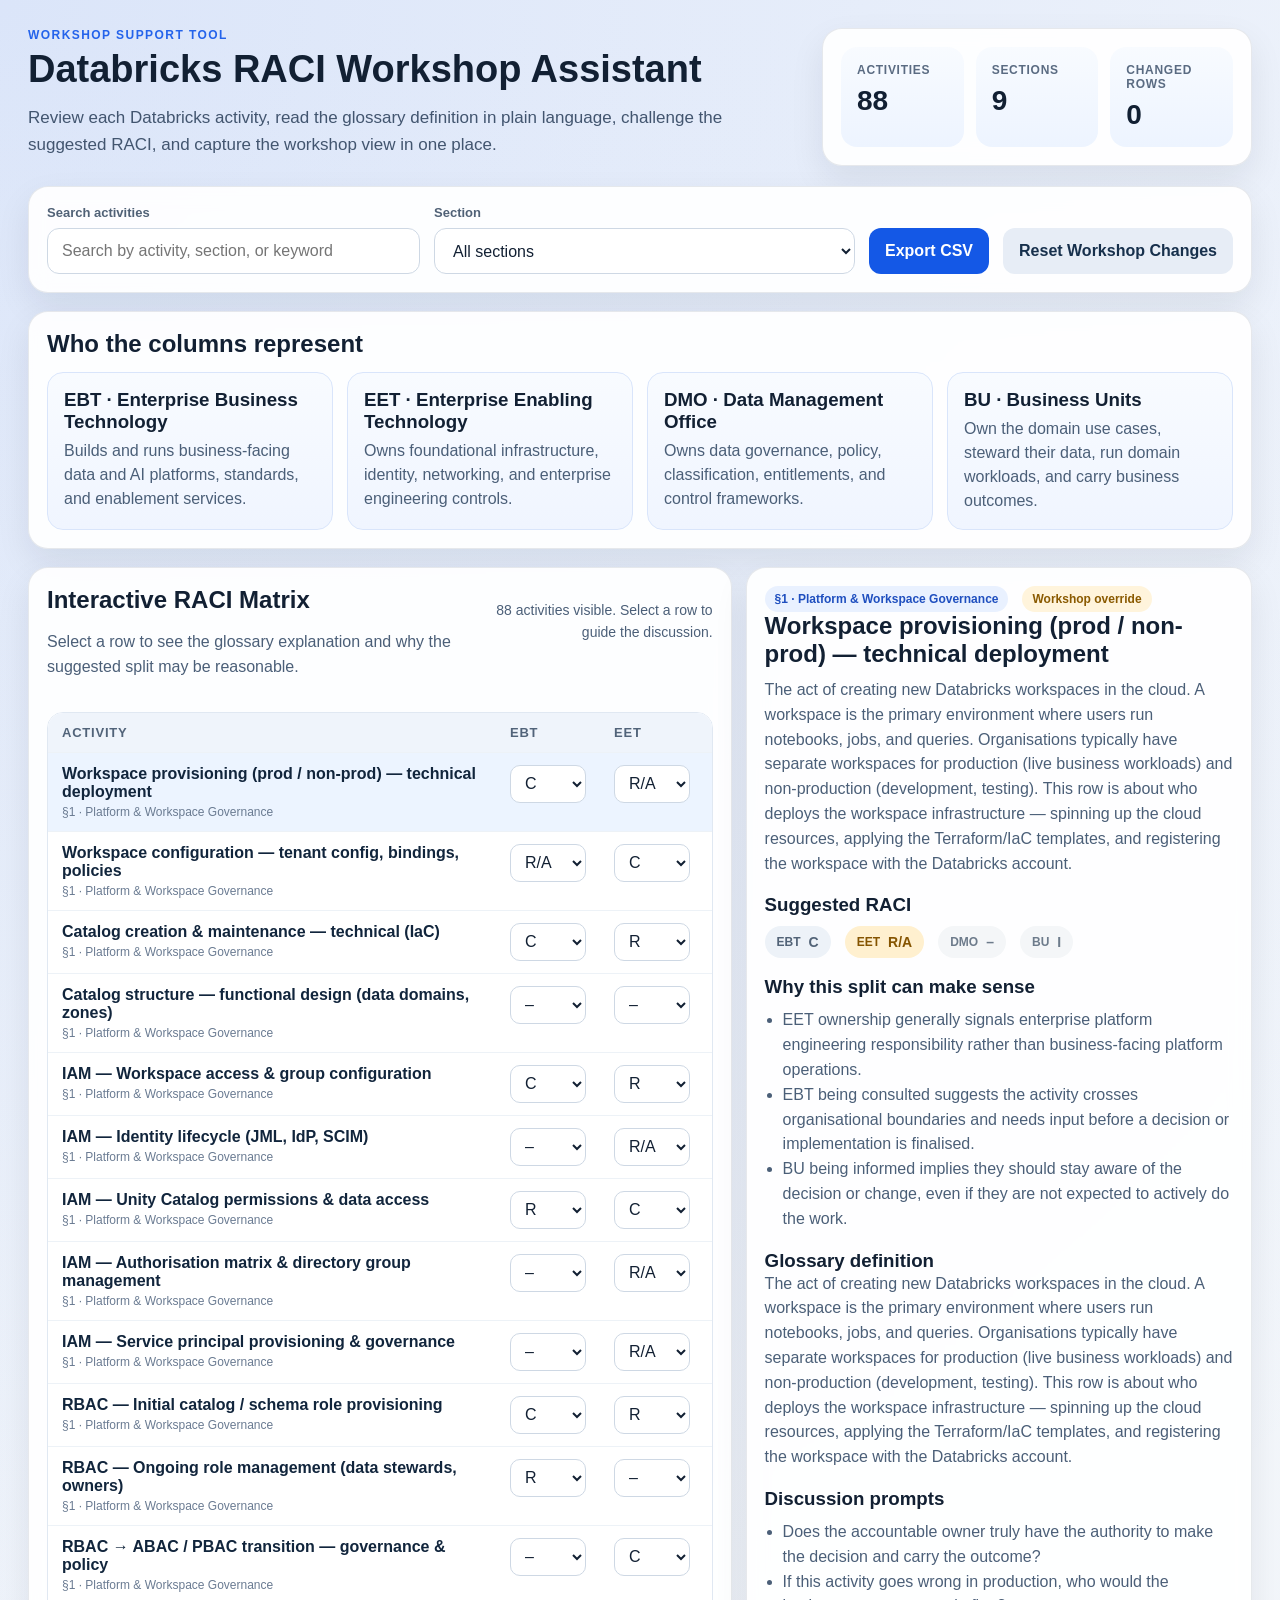
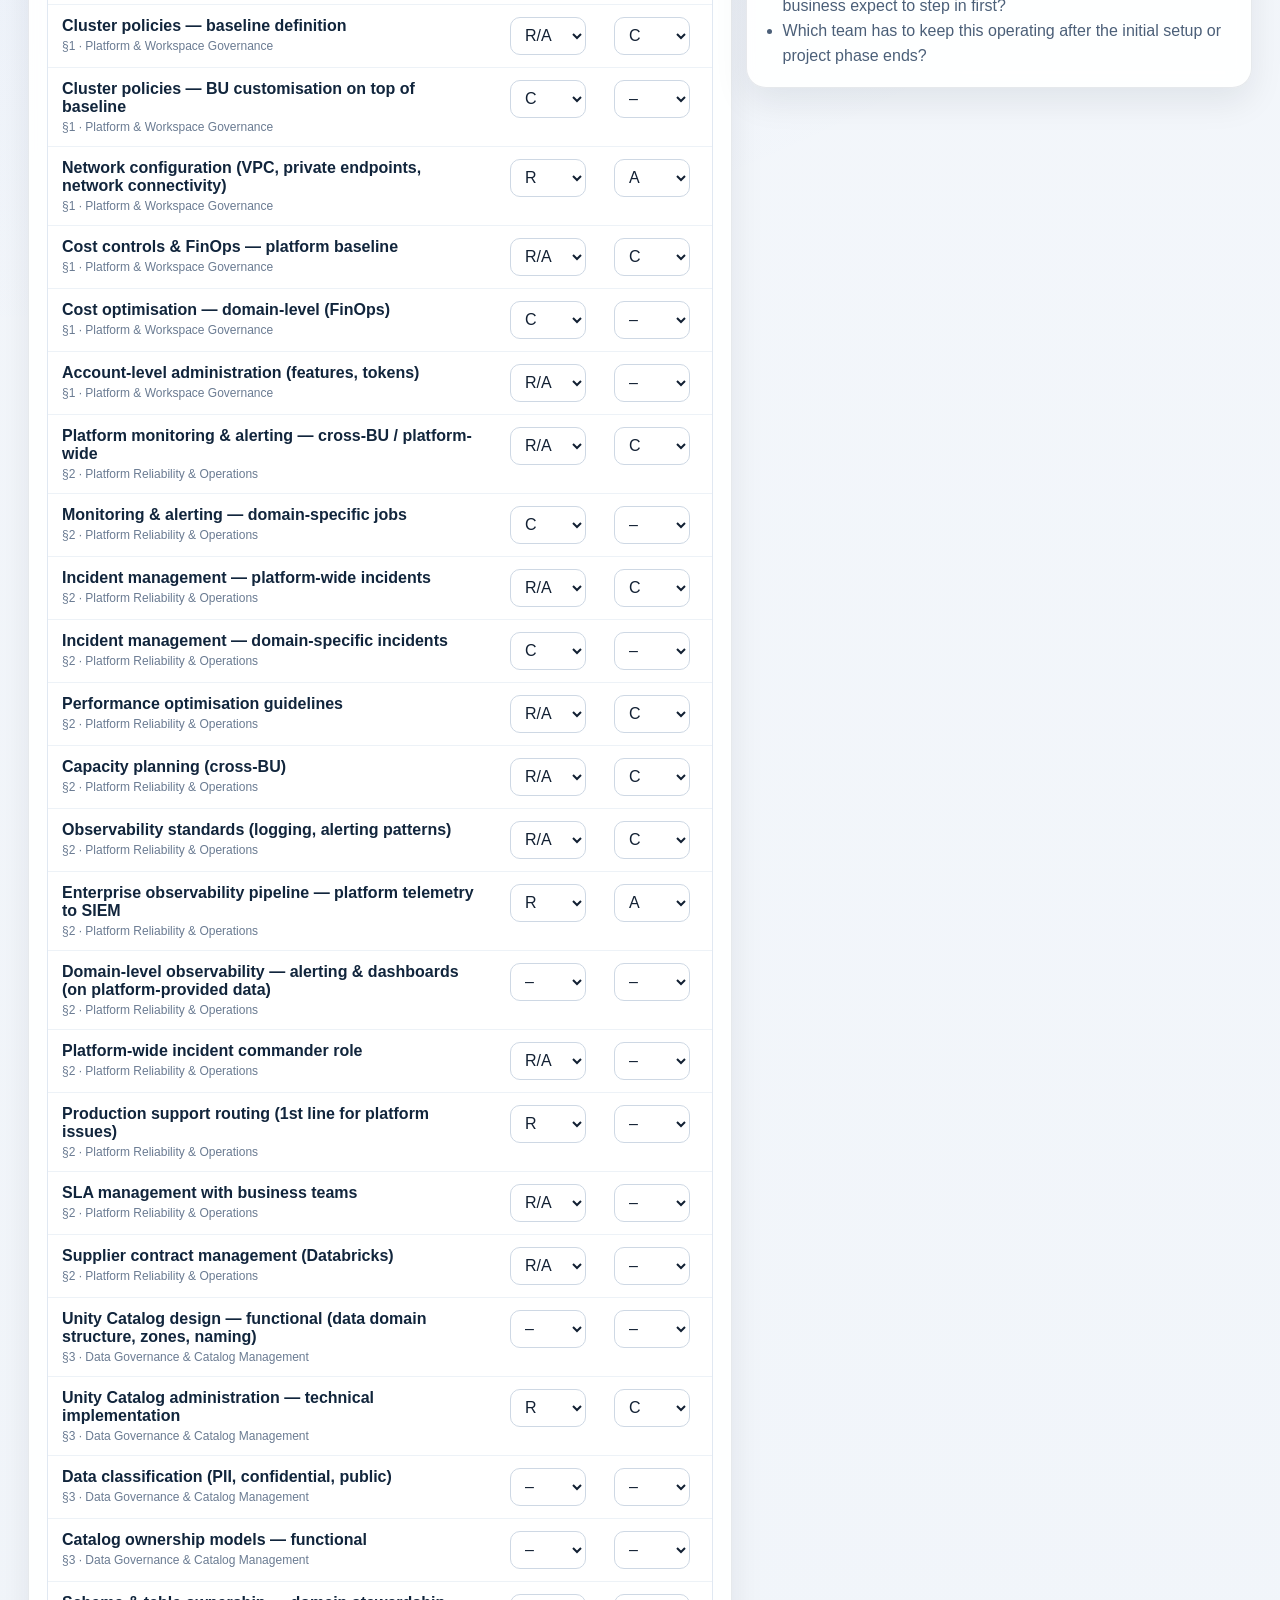
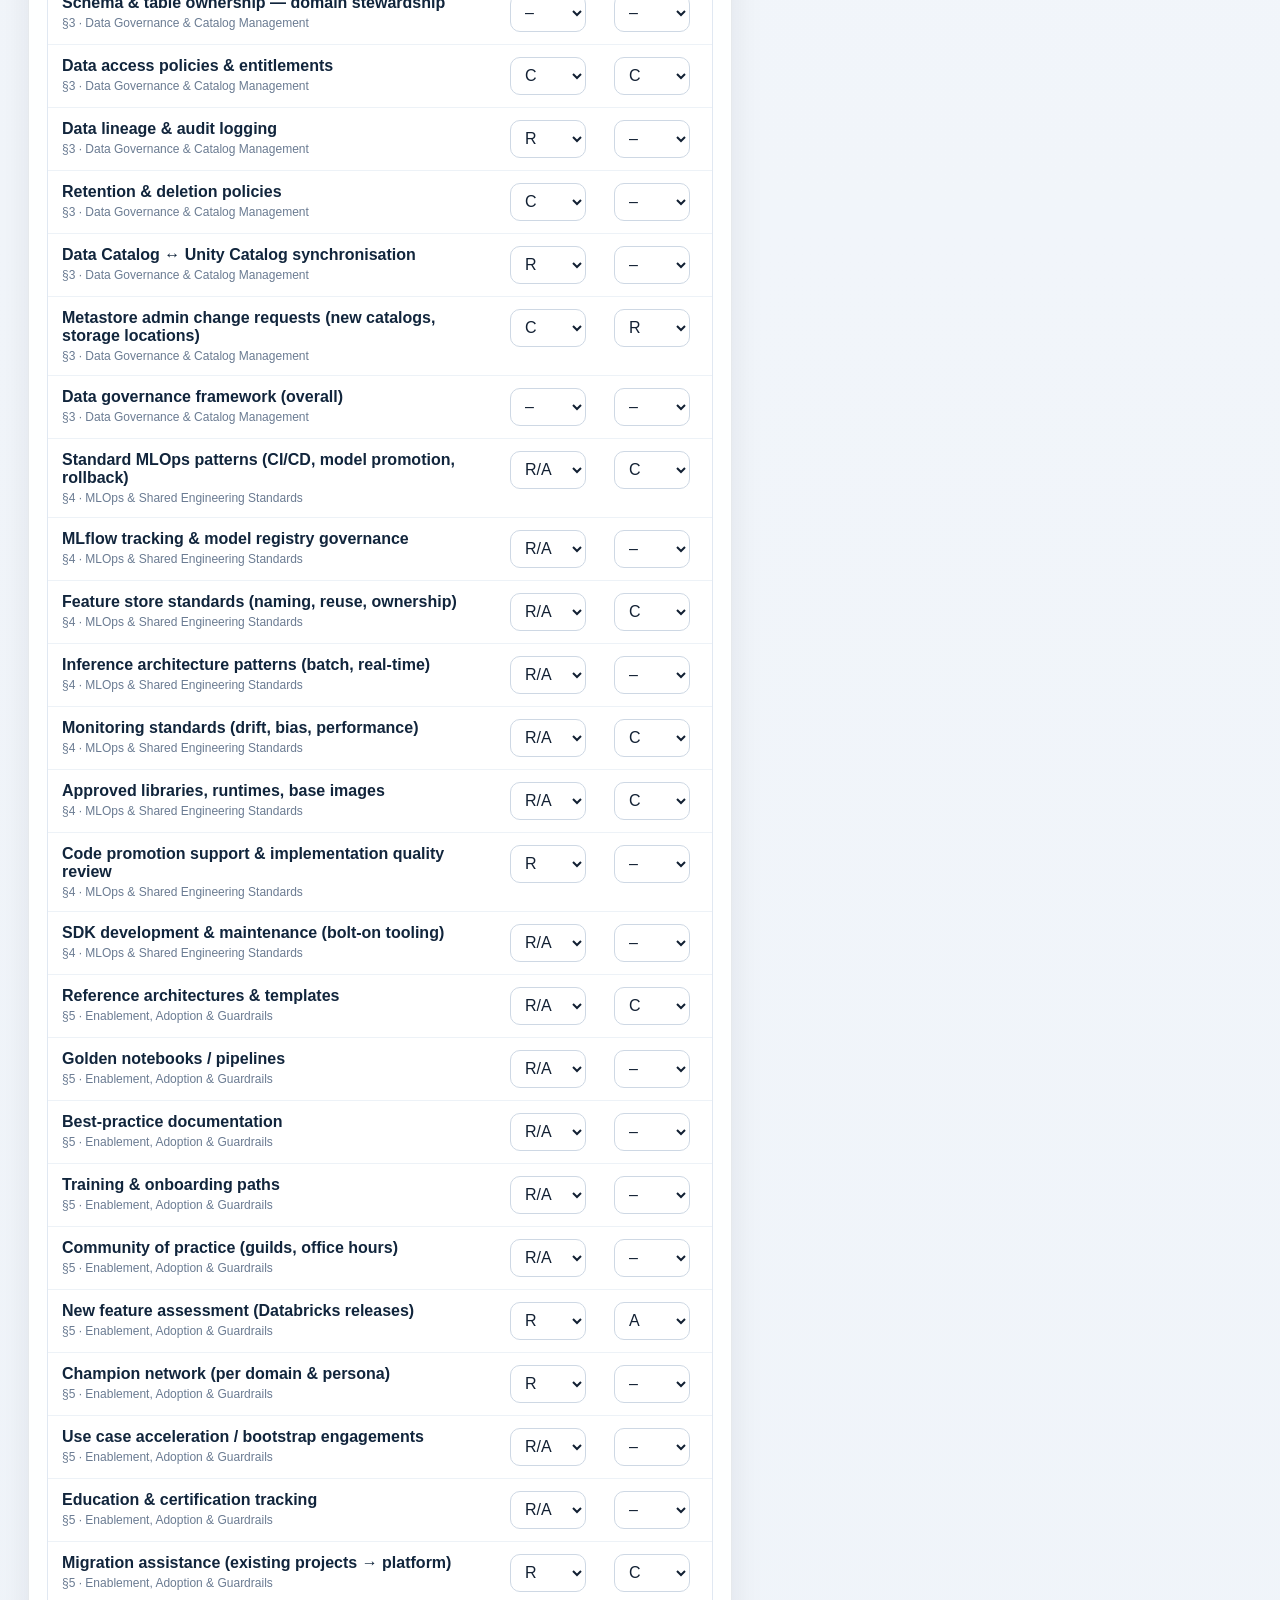
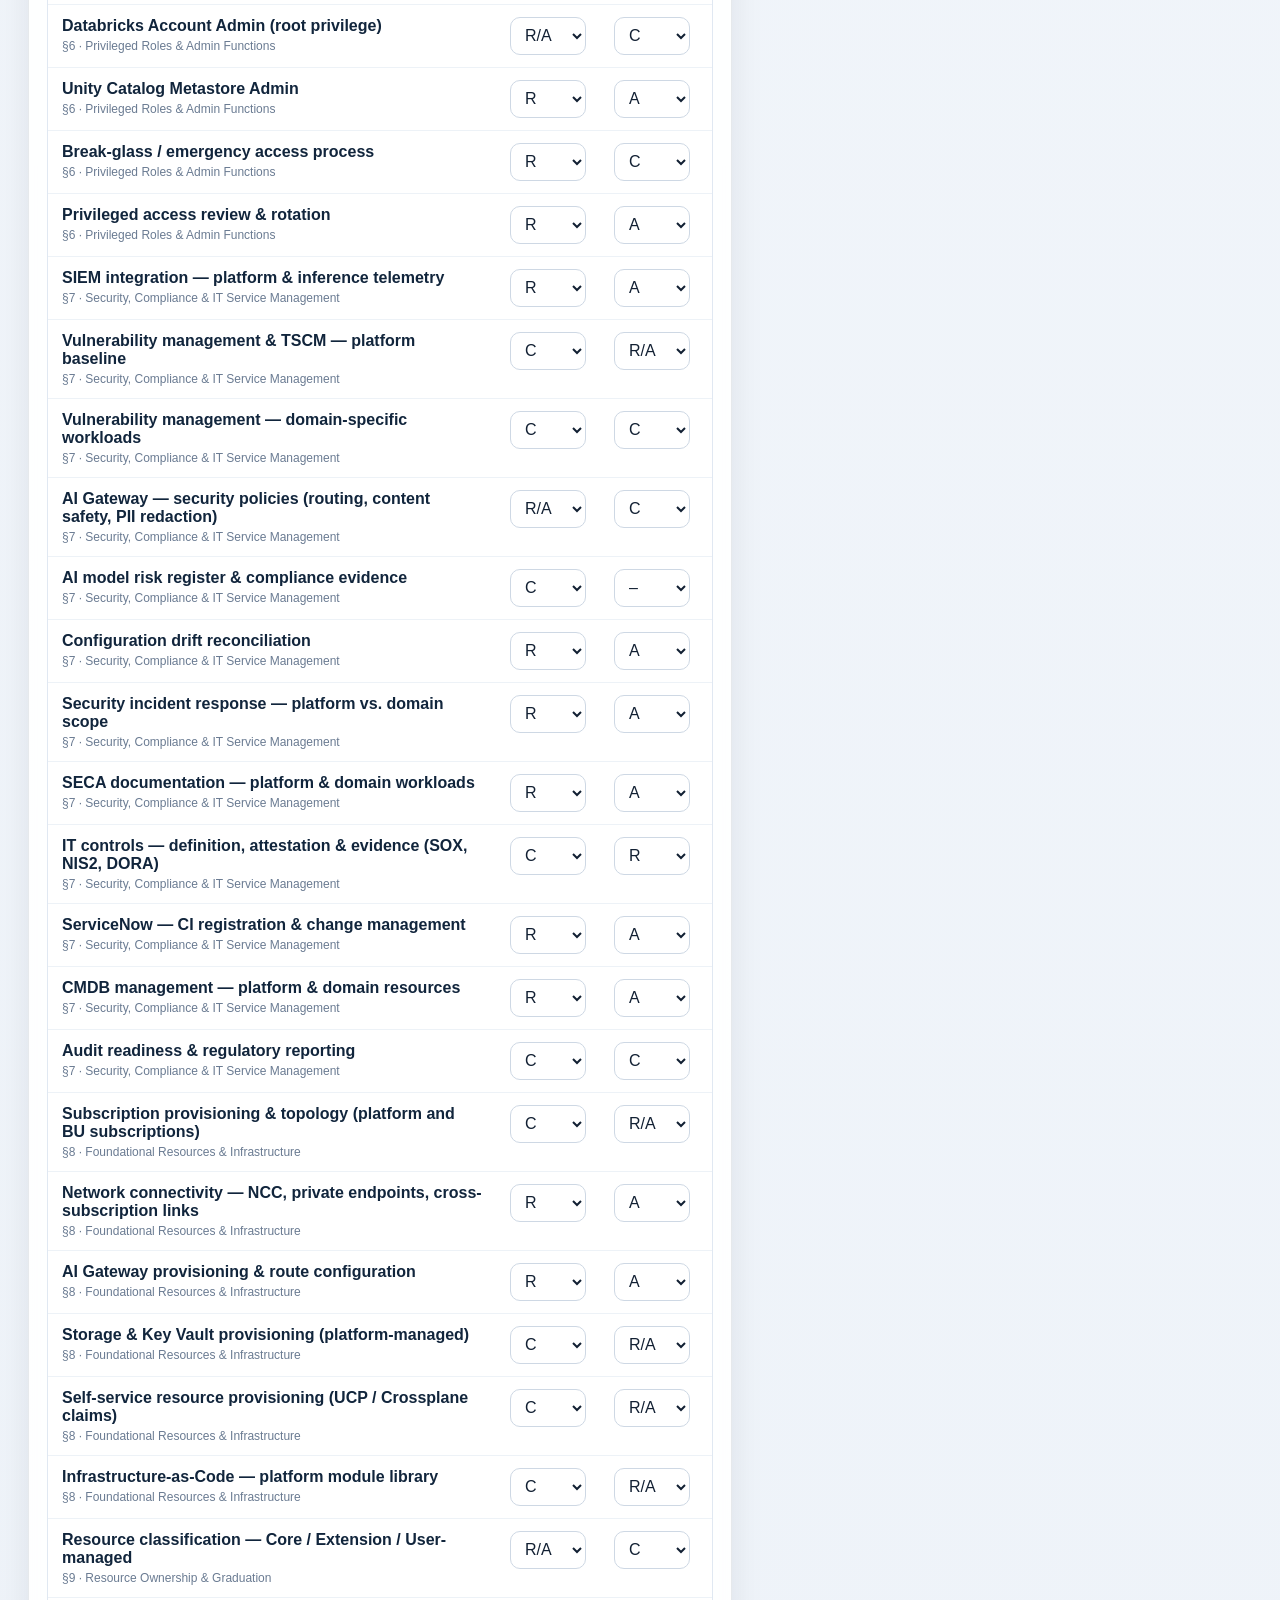
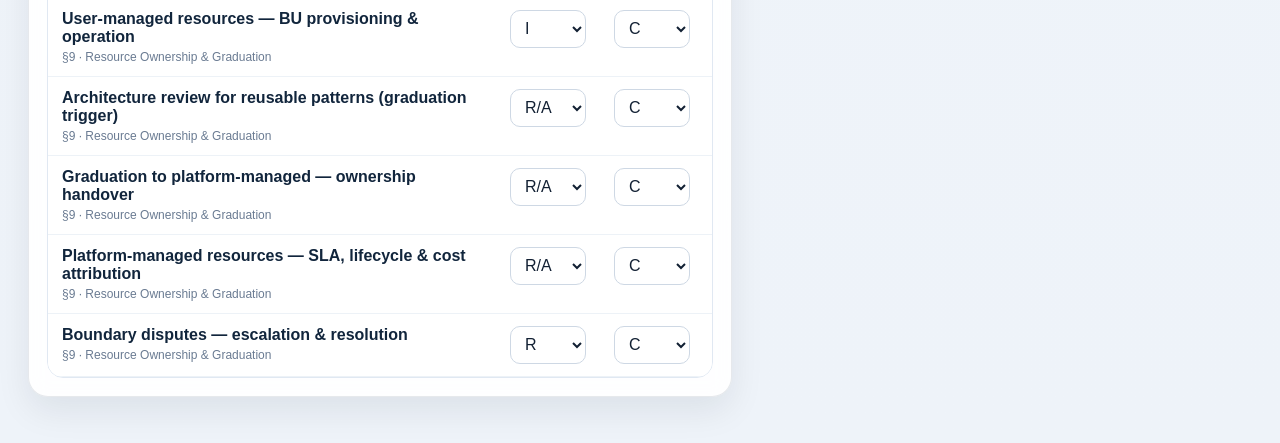
==== databricks_activities/workshop_tool/index.html @ 82c1d04e "Add Databricks RACI workshop assistant" ====
<!DOCTYPE html>
<html lang="en">
<head>
  <meta charset="UTF-8">
  <meta name="viewport" content="width=device-width, initial-scale=1.0">
  <title>Databricks RACI Workshop Assistant</title>
  <link rel="stylesheet" href="styles.css">
</head>
<body>
  <div class="shell">
    <header class="hero">
      <div>
        <p class="eyebrow">Workshop Support Tool</p>
        <h1>Databricks RACI Workshop Assistant</h1>
        <p class="hero-copy">
          Review each Databricks activity, read the glossary definition in plain language,
          challenge the suggested RACI, and capture the workshop view in one place.
        </p>
      </div>
      <div class="hero-card">
        <div class="hero-stat">
          <span class="hero-stat-label">Activities</span>
          <strong id="activityCount">0</strong>
        </div>
        <div class="hero-stat">
          <span class="hero-stat-label">Sections</span>
          <strong id="sectionCount">0</strong>
        </div>
        <div class="hero-stat">
          <span class="hero-stat-label">Changed rows</span>
          <strong id="changedCount">0</strong>
        </div>
      </div>
    </header>

    <section class="toolbar card">
      <div class="toolbar-main">
        <label class="field">
          <span>Search activities</span>
          <input id="searchInput" type="search" placeholder="Search by activity, section, or keyword">
        </label>
        <label class="field">
          <span>Section</span>
          <select id="sectionFilter">
            <option value="all">All sections</option>
          </select>
        </label>
      </div>
      <div class="toolbar-actions">
        <button id="exportBtn" type="button">Export CSV</button>
        <button id="resetBtn" type="button" class="secondary">Reset Workshop Changes</button>
      </div>
    </section>

    <section class="pillars card">
      <h2>Who the columns represent</h2>
      <div id="pillarCards" class="pillar-grid"></div>
    </section>

    <main class="workspace">
      <section class="matrix card">
        <div class="matrix-header">
          <div>
            <h2>Interactive RACI Matrix</h2>
            <p>Select a row to see the glossary explanation and why the suggested split may be reasonable.</p>
          </div>
          <p id="matrixStatus" class="matrix-status">Ready for workshop review.</p>
        </div>
        <div class="table-wrap">
          <table>
            <thead>
              <tr>
                <th>Activity</th>
                <th>EBT</th>
                <th>EET</th>
                <th>DMO</th>
                <th>BU</th>
              </tr>
            </thead>
            <tbody id="matrixBody"></tbody>
          </table>
        </div>
      </section>

      <aside class="detail card">
        <div id="detailEmpty" class="detail-empty">
          Select an activity row to inspect the glossary explanation and suggested rationale.
        </div>
        <div id="detailPanel" hidden>
          <div class="detail-top">
            <span id="detailSection" class="section-badge"></span>
            <span id="detailChanged" class="changed-badge" hidden>Workshop override</span>
          </div>
          <h2 id="detailTitle"></h2>
          <p id="detailSummary" class="detail-summary"></p>

          <section class="detail-block">
            <h3>Suggested RACI</h3>
            <div id="detailRaci" class="raci-chips"></div>
          </section>

          <section class="detail-block">
            <h3>Why this split can make sense</h3>
            <ul id="detailRationale" class="detail-list"></ul>
          </section>

          <section class="detail-block">
            <h3>Glossary definition</h3>
            <div id="detailDefinition" class="definition"></div>
          </section>

          <section class="detail-block">
            <h3>Discussion prompts</h3>
            <ul id="detailPrompts" class="detail-list"></ul>
          </section>
        </div>
      </aside>
    </main>
  </div>

  <script src="workshop-data.js"></script>
  <script src="app.js"></script>
</body>
</html>
---- databricks_activities/workshop_tool/styles.css ----
body {
  margin: 0;
  font-family: "Segoe UI", Arial, sans-serif;
  color: #122033;
  background:
    radial-gradient(circle at top left, rgba(37, 99, 235, 0.12), transparent 28%),
    linear-gradient(180deg, #f4f7fb 0%, #eef3f9 100%);
}

.shell {
  max-width: 1500px;
  margin: 0 auto;
  padding: 28px;
}

.hero {
  display: grid;
  grid-template-columns: 1.8fr 1fr;
  gap: 20px;
  align-items: stretch;
  margin-bottom: 20px;
}

.eyebrow {
  margin: 0 0 8px;
  text-transform: uppercase;
  letter-spacing: 0.12em;
  font-size: 12px;
  font-weight: 700;
  color: #2463eb;
}

.hero h1 {
  margin: 0;
  font-size: 38px;
  line-height: 1.05;
}

.hero-copy {
  max-width: 780px;
  margin: 14px 0 0;
  font-size: 17px;
  line-height: 1.6;
  color: #42556f;
}

.hero-card,
.card {
  border: 1px solid rgba(24, 41, 68, 0.1);
  border-radius: 20px;
  background: rgba(255, 255, 255, 0.92);
  box-shadow: 0 14px 34px rgba(15, 23, 42, 0.08);
  backdrop-filter: blur(10px);
}

.hero-card {
  display: grid;
  grid-template-columns: repeat(3, 1fr);
  gap: 12px;
  padding: 18px;
}

.hero-stat {
  padding: 16px;
  border-radius: 16px;
  background: linear-gradient(180deg, #f8fbff, #edf4ff);
}

.hero-stat-label {
  display: block;
  margin-bottom: 8px;
  font-size: 12px;
  font-weight: 700;
  text-transform: uppercase;
  letter-spacing: 0.06em;
  color: #5a6b82;
}

.hero-stat strong {
  font-size: 28px;
}

.card {
  padding: 18px;
  margin-bottom: 18px;
}

.toolbar,
.toolbar-main,
.toolbar-actions,
.workspace,
.pillar-grid,
.detail-top,
.raci-chips {
  display: flex;
  gap: 14px;
}

.toolbar {
  justify-content: space-between;
  align-items: end;
}

.toolbar-main {
  flex: 1;
}

.toolbar-actions {
  align-items: center;
}

.field {
  flex: 1;
  display: flex;
  flex-direction: column;
  gap: 8px;
}

.field span,
.pillars h2,
.matrix-header h2,
.detail h2,
.detail-block h3 {
  margin: 0;
}

.field span {
  font-size: 13px;
  font-weight: 700;
  color: #506176;
}

input,
select,
button {
  font: inherit;
}

input,
select {
  min-height: 46px;
  padding: 10px 14px;
  border: 1px solid #ced8e4;
  border-radius: 12px;
  background: #fff;
  color: #122033;
}

button {
  min-height: 46px;
  padding: 10px 16px;
  border: 0;
  border-radius: 12px;
  background: #1458e6;
  color: white;
  font-weight: 700;
  cursor: pointer;
}

button:hover {
  background: #0d48c3;
}

button.secondary {
  background: #e7edf6;
  color: #17304c;
}

button.secondary:hover {
  background: #dbe4f1;
}

.pillars h2 {
  margin-bottom: 14px;
}

.pillar-grid {
  flex-wrap: wrap;
}

.pillar-card {
  flex: 1 1 220px;
  padding: 16px;
  border-radius: 16px;
  background: linear-gradient(180deg, #f8fbff, #f0f5ff);
  border: 1px solid #d9e5fb;
}

.pillar-card h3 {
  margin: 0 0 6px;
}

.pillar-card p {
  margin: 0;
  color: #4b5f78;
  line-height: 1.5;
}

.workspace {
  align-items: flex-start;
}

.matrix {
  flex: 1.35;
  min-width: 0;
}

.detail {
  flex: 0.95;
  min-width: 320px;
  position: sticky;
  top: 18px;
}

.matrix-header {
  display: flex;
  justify-content: space-between;
  align-items: start;
  gap: 16px;
  margin-bottom: 16px;
}

.matrix-header p,
.detail-summary,
.definition p,
.detail-list li,
.matrix-status,
.detail-empty {
  color: #4b5f78;
  line-height: 1.55;
}

.matrix-status {
  max-width: 280px;
  text-align: right;
  font-size: 14px;
}

.table-wrap {
  overflow: auto;
  border-radius: 16px;
  border: 1px solid #e0e8f2;
}

table {
  width: 100%;
  border-collapse: collapse;
  background: white;
}

thead th {
  position: sticky;
  top: 0;
  z-index: 1;
  background: #eff4fb;
  text-align: left;
  font-size: 13px;
  text-transform: uppercase;
  letter-spacing: 0.06em;
  color: #516379;
}

th,
td {
  padding: 12px 14px;
  border-bottom: 1px solid #edf2f7;
  vertical-align: top;
}

tbody tr {
  cursor: pointer;
}

tbody tr:hover {
  background: #f8fbff;
}

tbody tr.selected {
  background: #ecf4ff;
}

tbody tr.changed {
  box-shadow: inset 4px 0 0 #f59e0b;
}

.activity-cell {
  min-width: 420px;
}

.activity-title {
  font-weight: 700;
  color: #11253c;
}

.activity-meta {
  display: block;
  margin-top: 4px;
  font-size: 12px;
  color: #6a7b92;
}

.raci-select {
  width: 76px;
  min-height: 38px;
  padding: 8px 10px;
  border-radius: 10px;
}

.section-badge,
.changed-badge,
.raci-chip {
  display: inline-flex;
  align-items: center;
  border-radius: 999px;
  font-size: 12px;
  font-weight: 700;
}

.section-badge {
  padding: 6px 10px;
  background: #e9f1ff;
  color: #1f4fbf;
}

.changed-badge {
  padding: 6px 10px;
  background: #fff4dc;
  color: #8a5a00;
}

.detail-summary {
  margin: 10px 0 0;
}

.detail-block {
  margin-top: 18px;
}

.raci-chips {
  flex-wrap: wrap;
  margin-top: 10px;
}

.raci-chip {
  gap: 8px;
  padding: 8px 12px;
  background: #eef4fb;
  color: #17304c;
}

.raci-chip strong {
  font-size: 14px;
}

.raci-chip.role-ra {
  background: #fff0cf;
  color: #855400;
}

.raci-chip.role-r,
.raci-chip.role-a {
  background: #e6f0ff;
  color: #1f4fbf;
}

.raci-chip.role-c {
  background: #edf2f8;
  color: #526377;
}

.raci-chip.role-i,
.raci-chip.role-none {
  background: #f4f6f8;
  color: #6d7b8b;
}

.definition p {
  margin: 0 0 12px;
}

.detail-list {
  margin: 10px 0 0;
  padding-left: 18px;
}

@media (max-width: 1120px) {
  .hero,
  .workspace,
  .toolbar {
    display: block;
  }

  .hero-card,
  .toolbar-actions {
    margin-top: 16px;
  }

  .detail {
    position: static;
    margin-top: 18px;
  }
}

@media (max-width: 720px) {
  .shell {
    padding: 16px;
  }

  .hero h1 {
    font-size: 30px;
  }

  .hero-card {
    grid-template-columns: 1fr;
  }

  .toolbar-main,
  .toolbar-actions {
    display: block;
  }

  .toolbar-actions button {
    width: 100%;
    margin-top: 10px;
  }

  .activity-cell {
    min-width: 280px;
  }
}
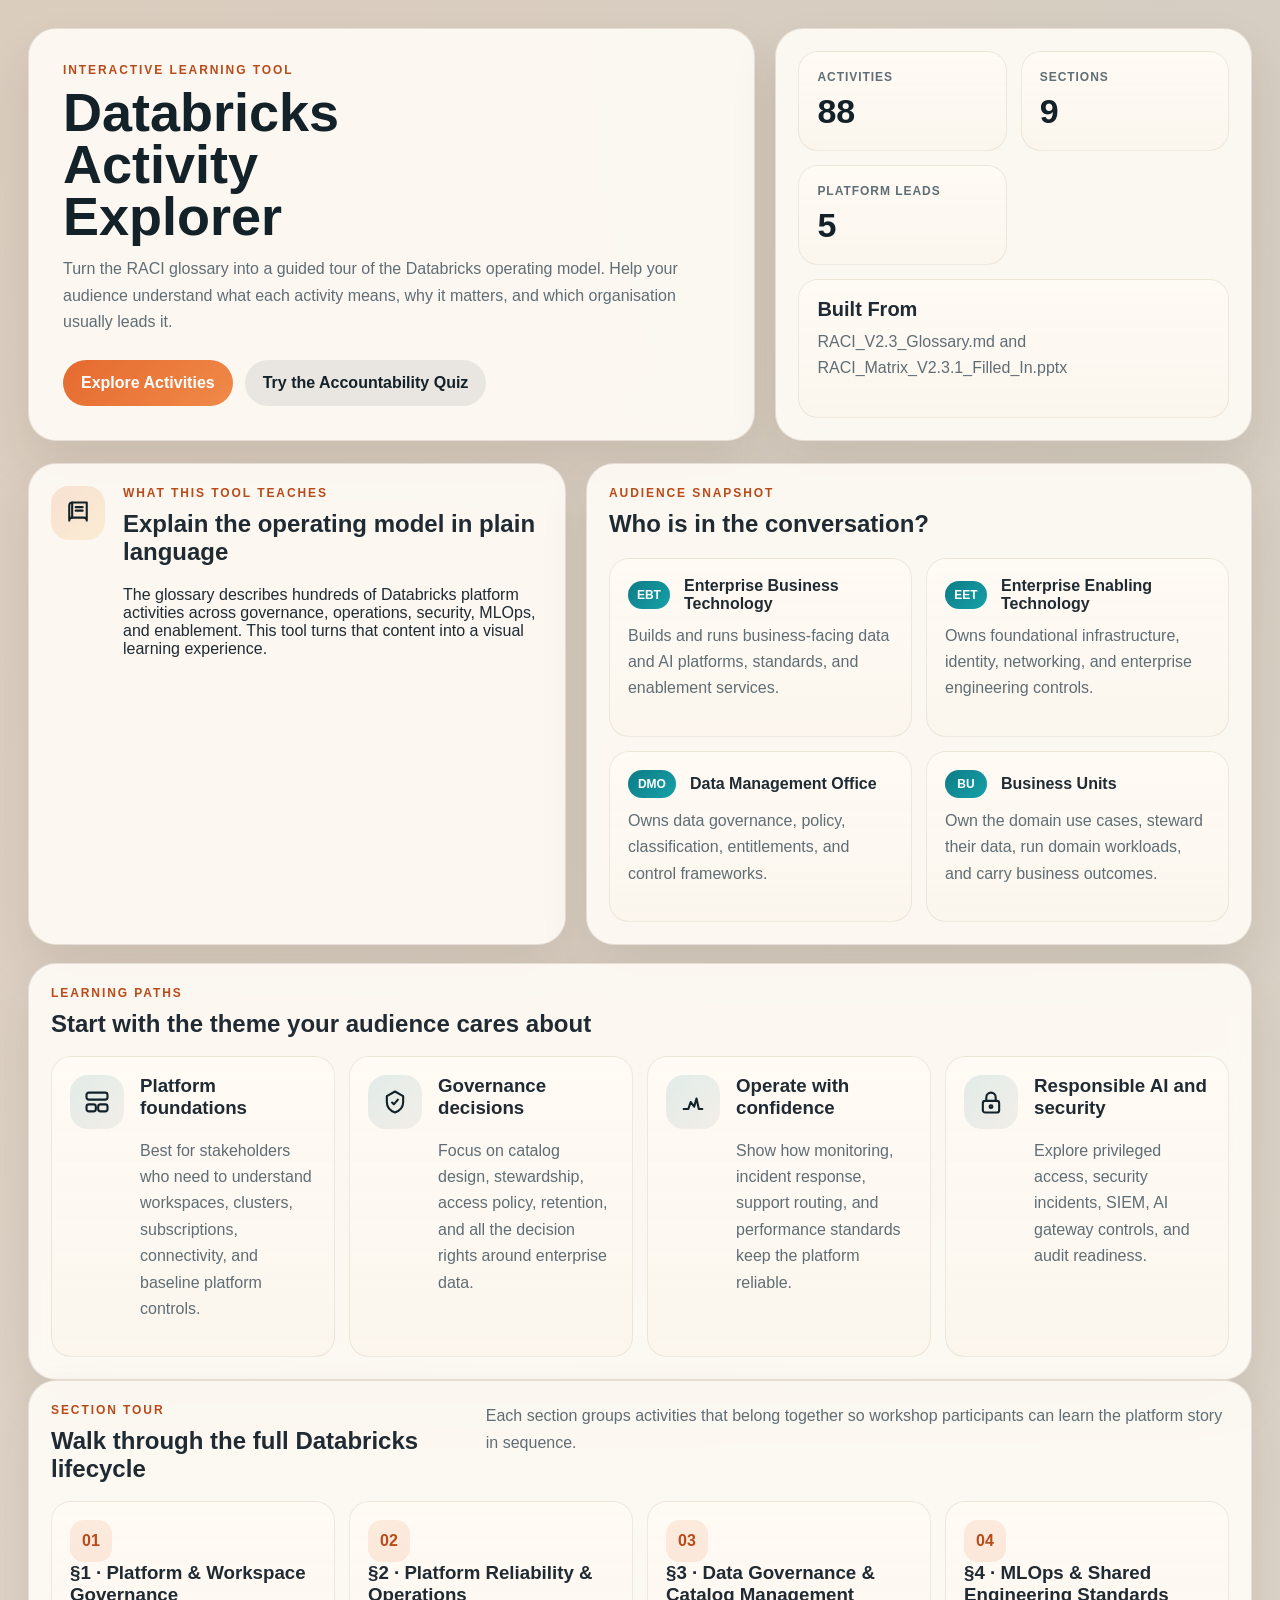
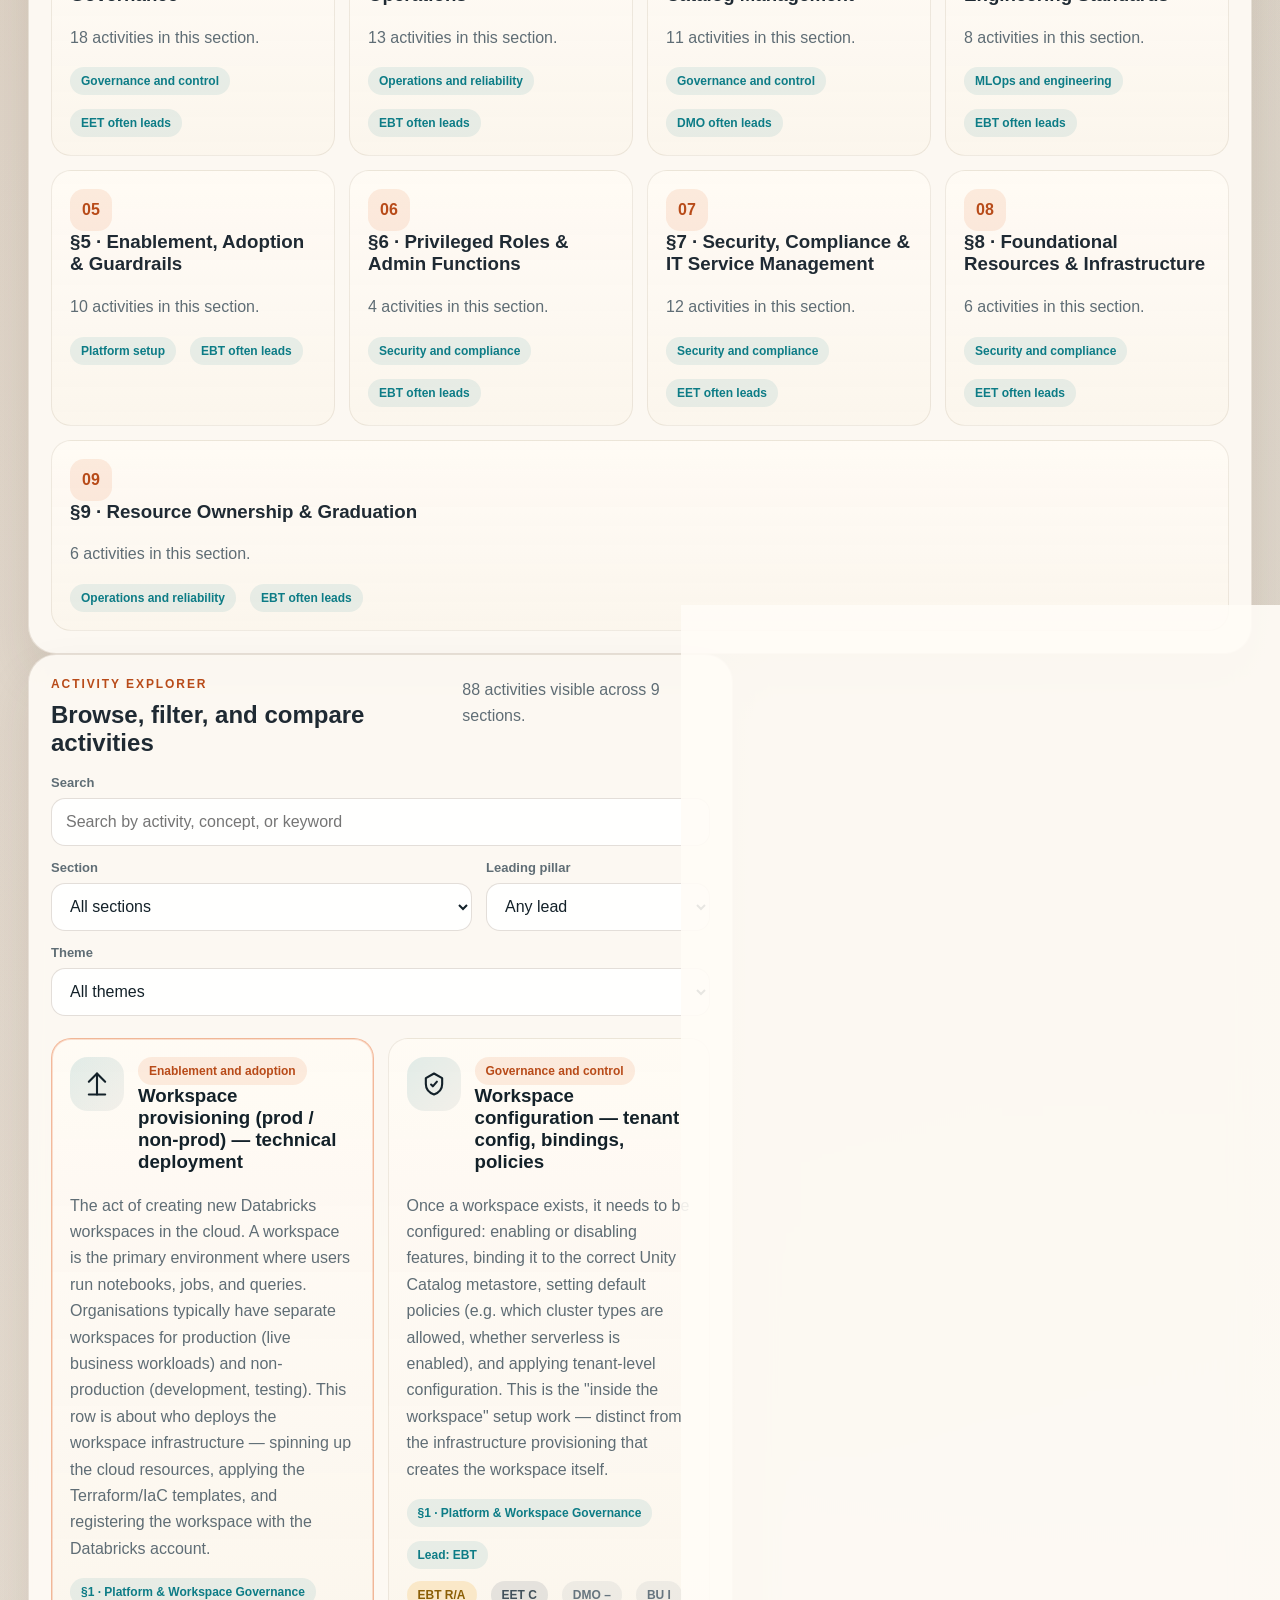
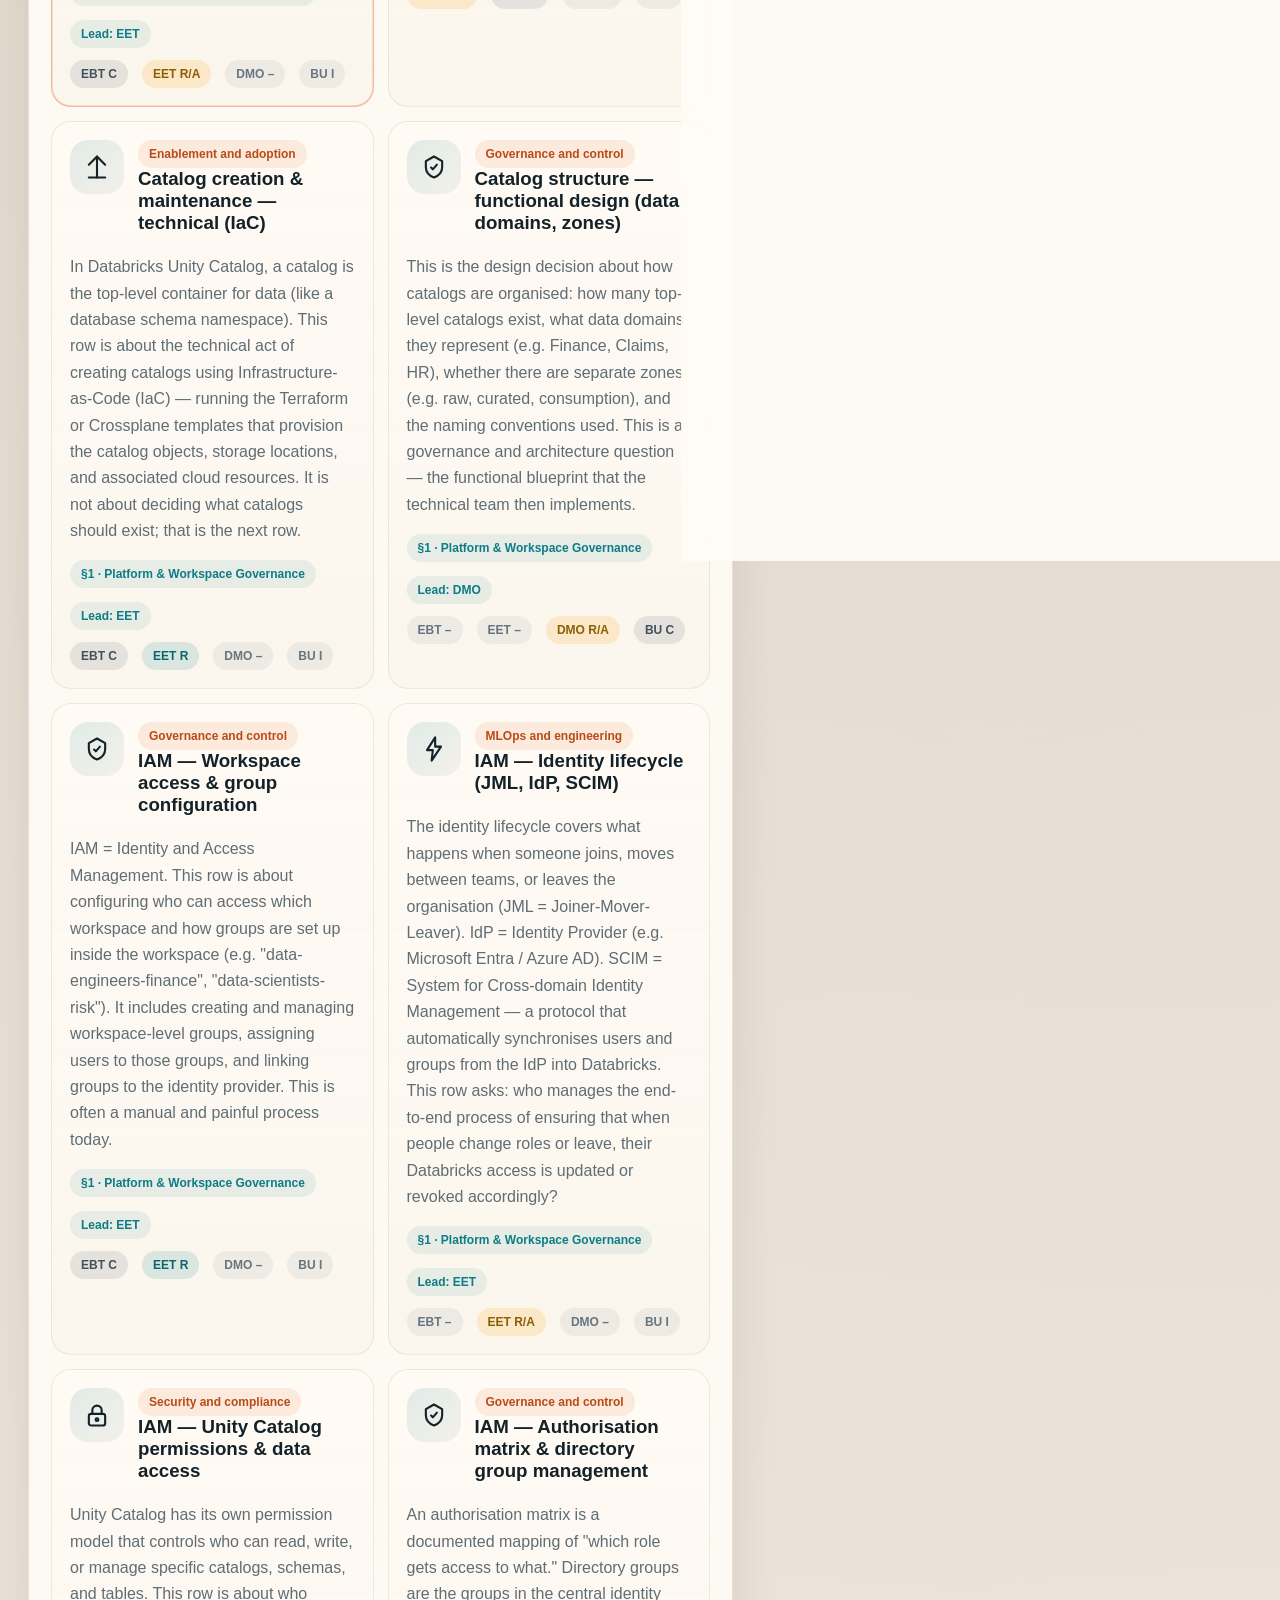
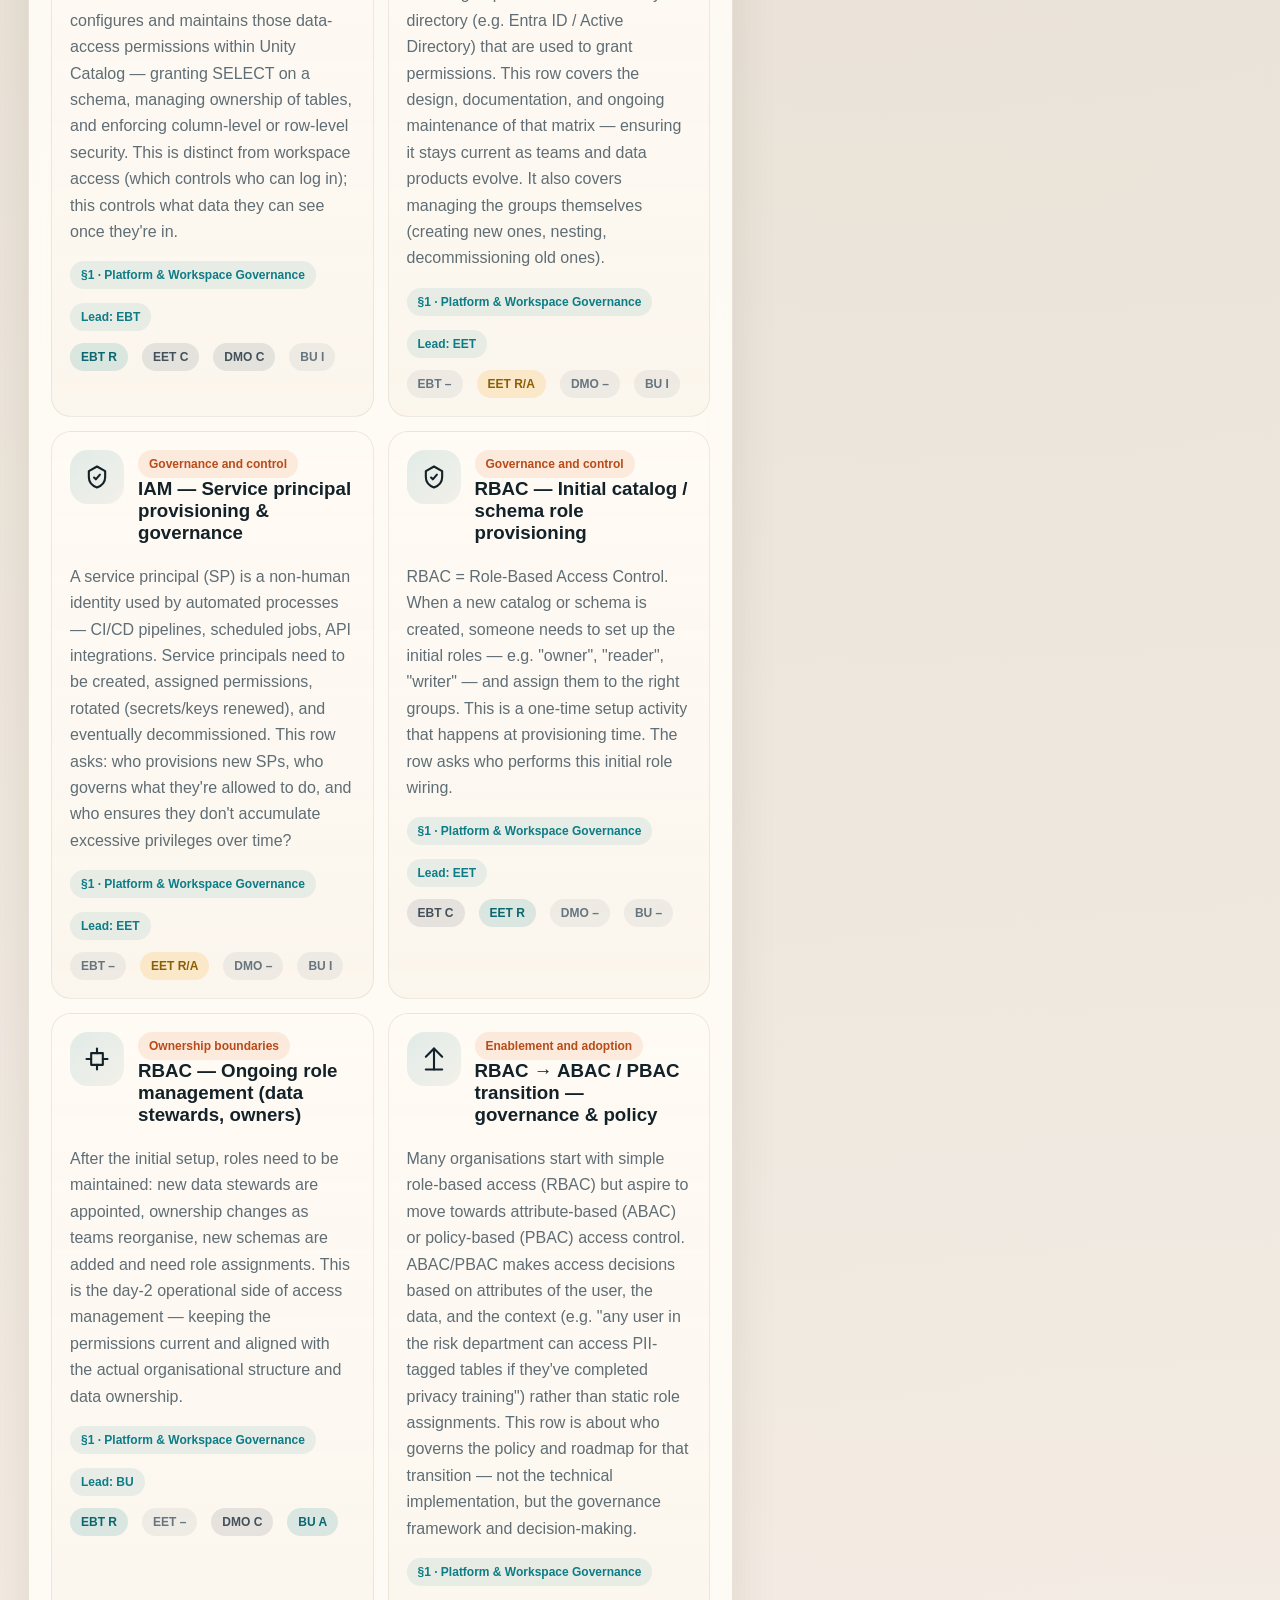
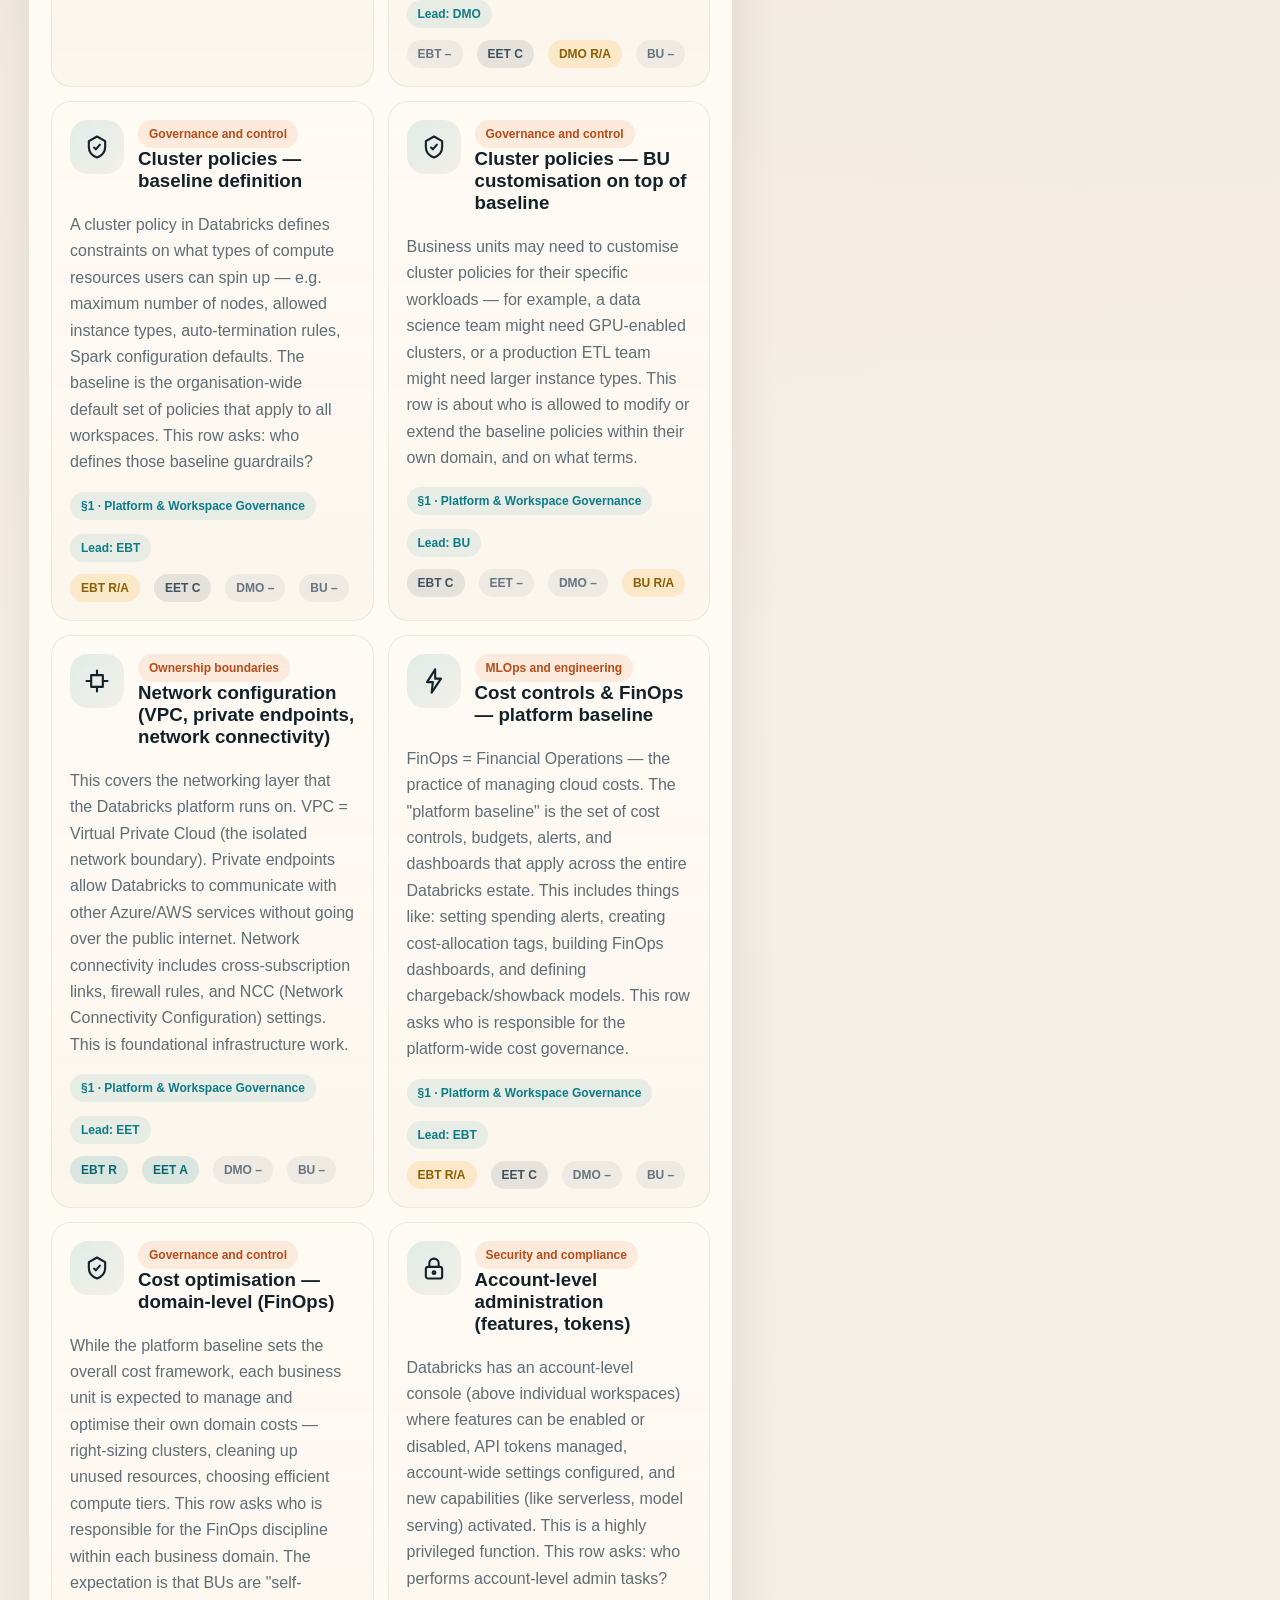
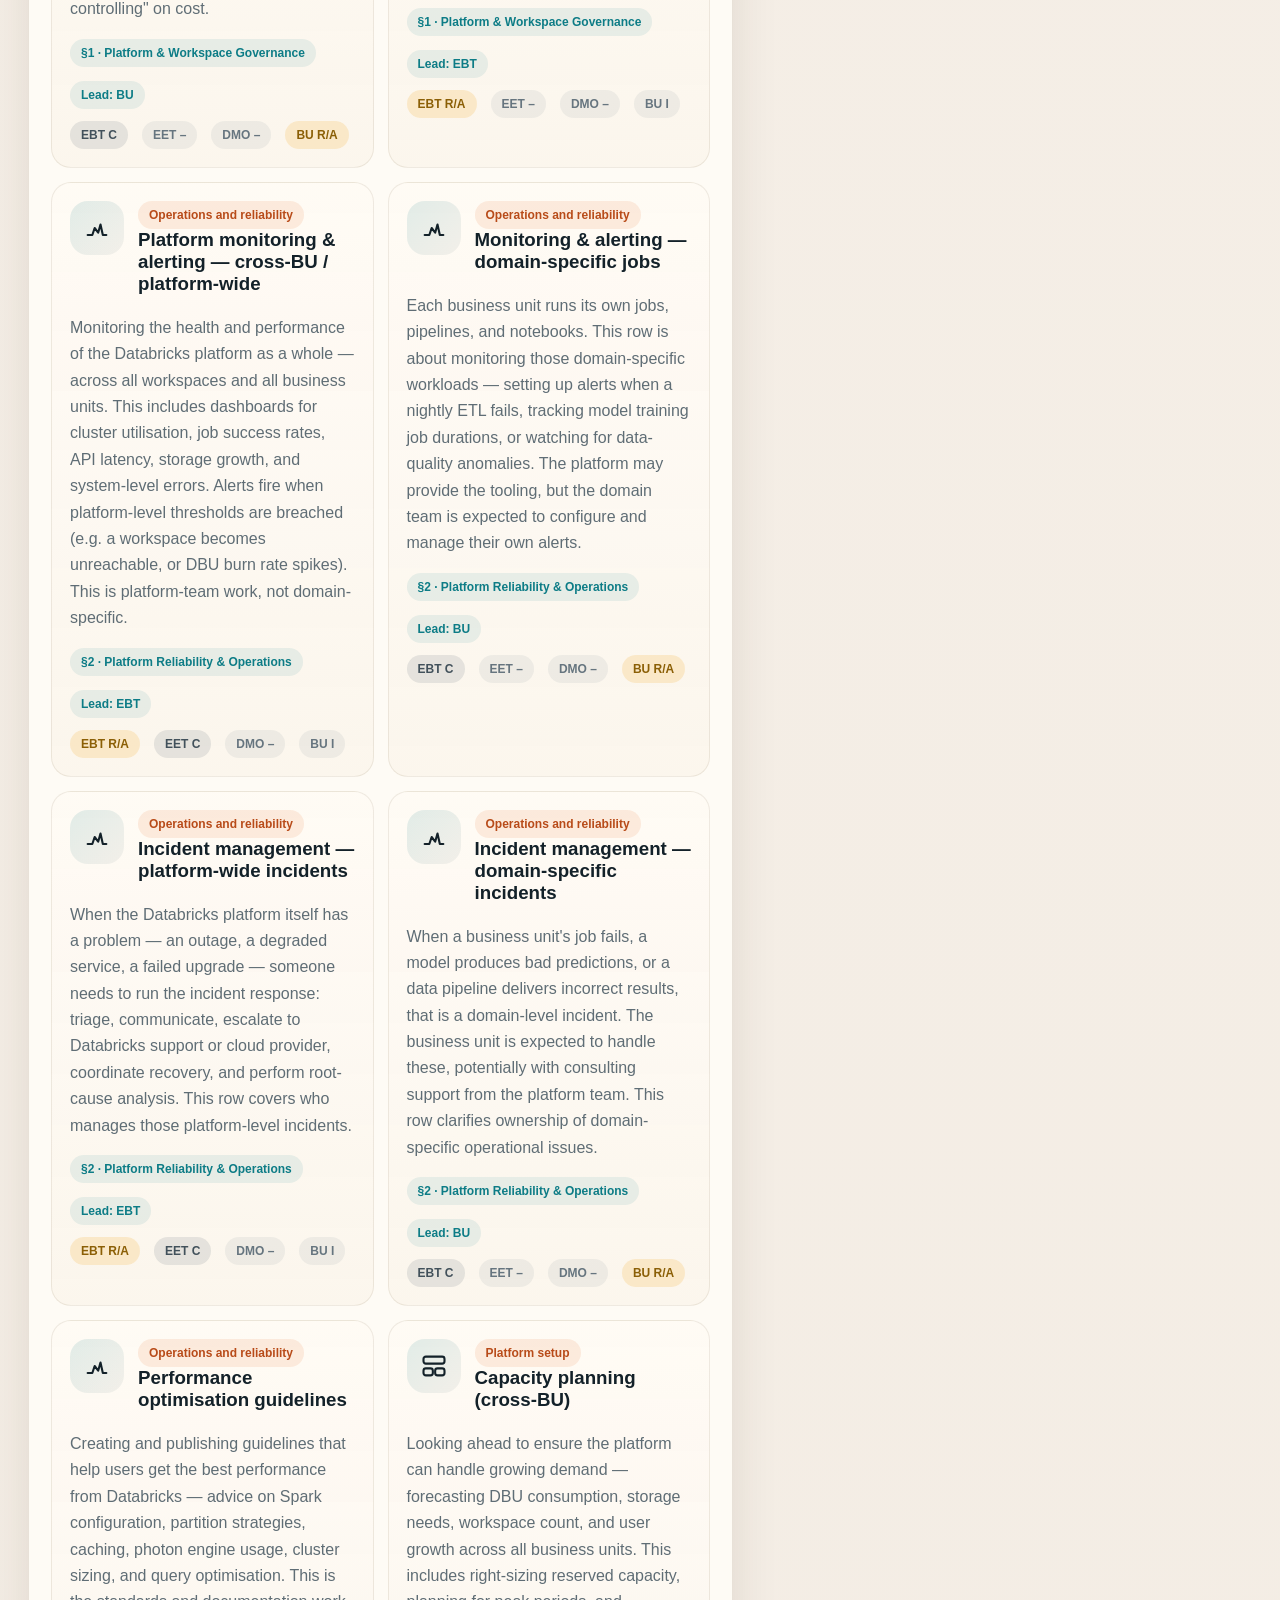
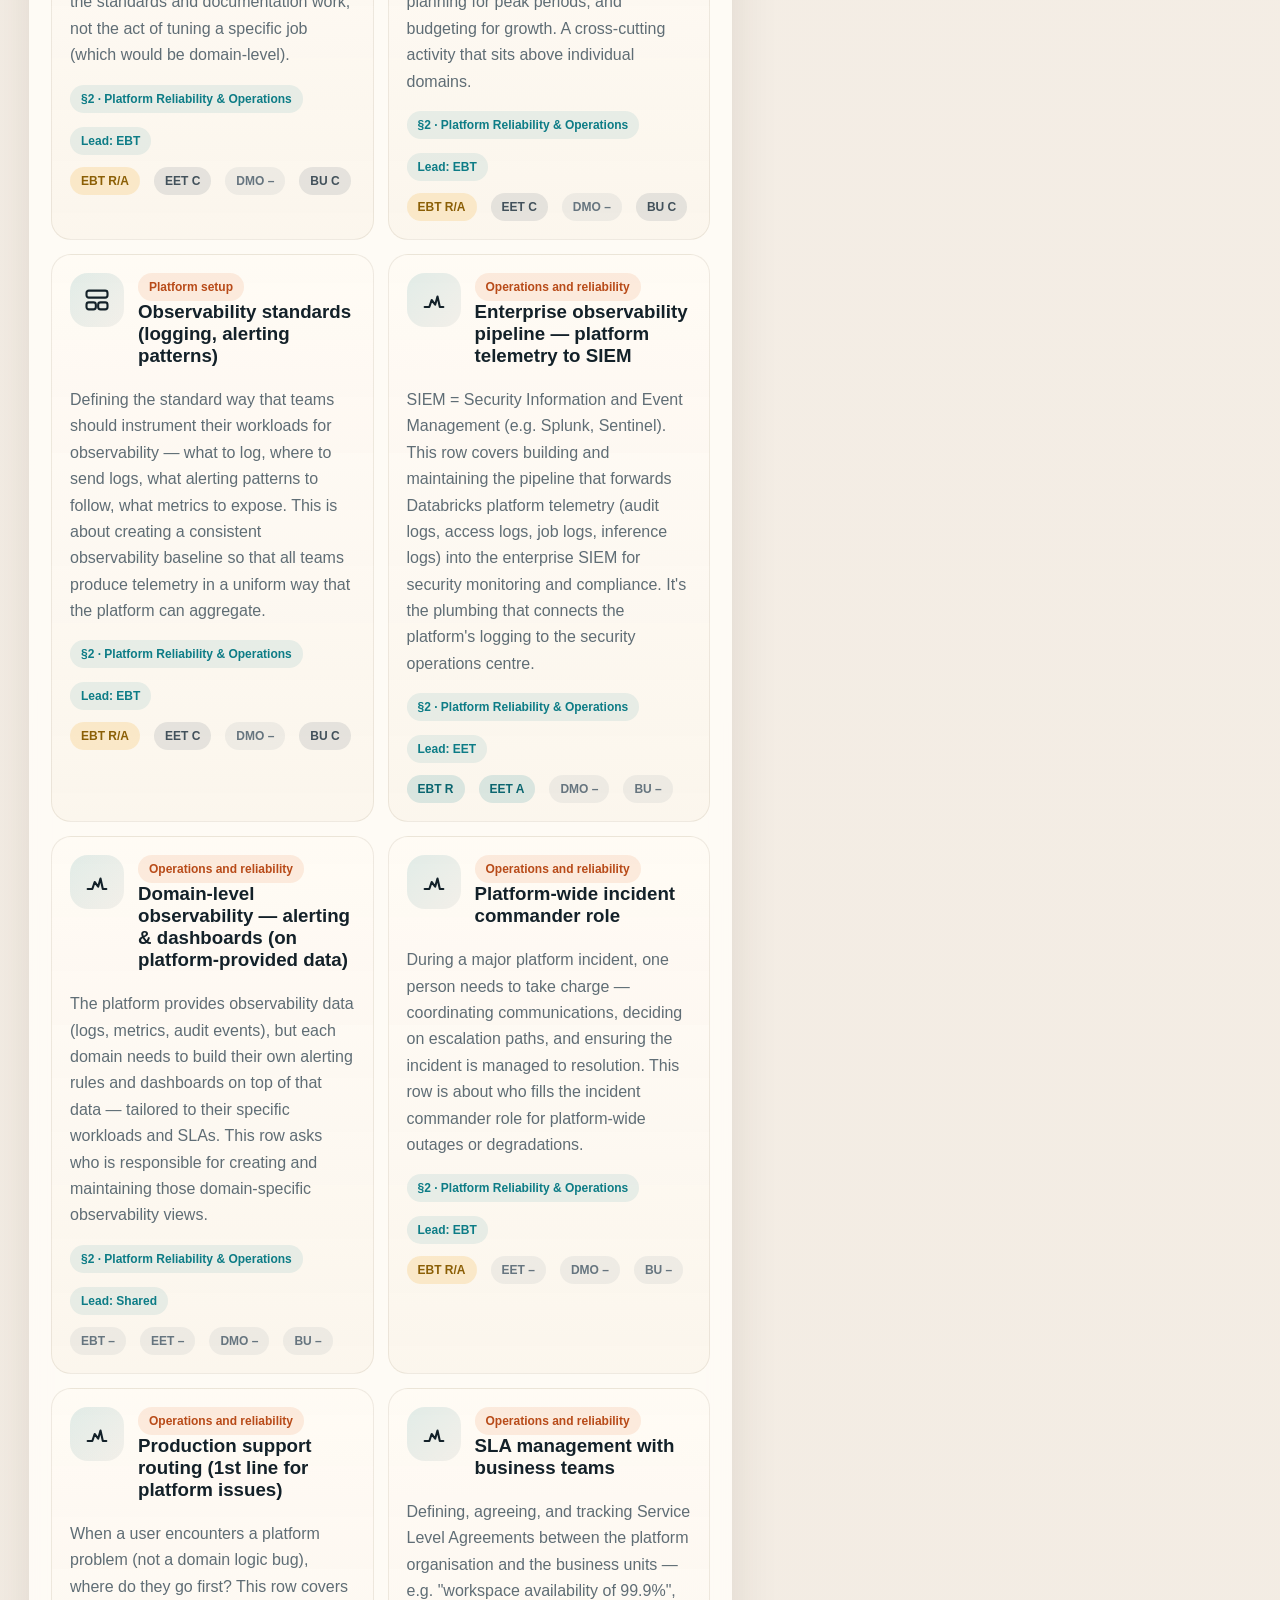
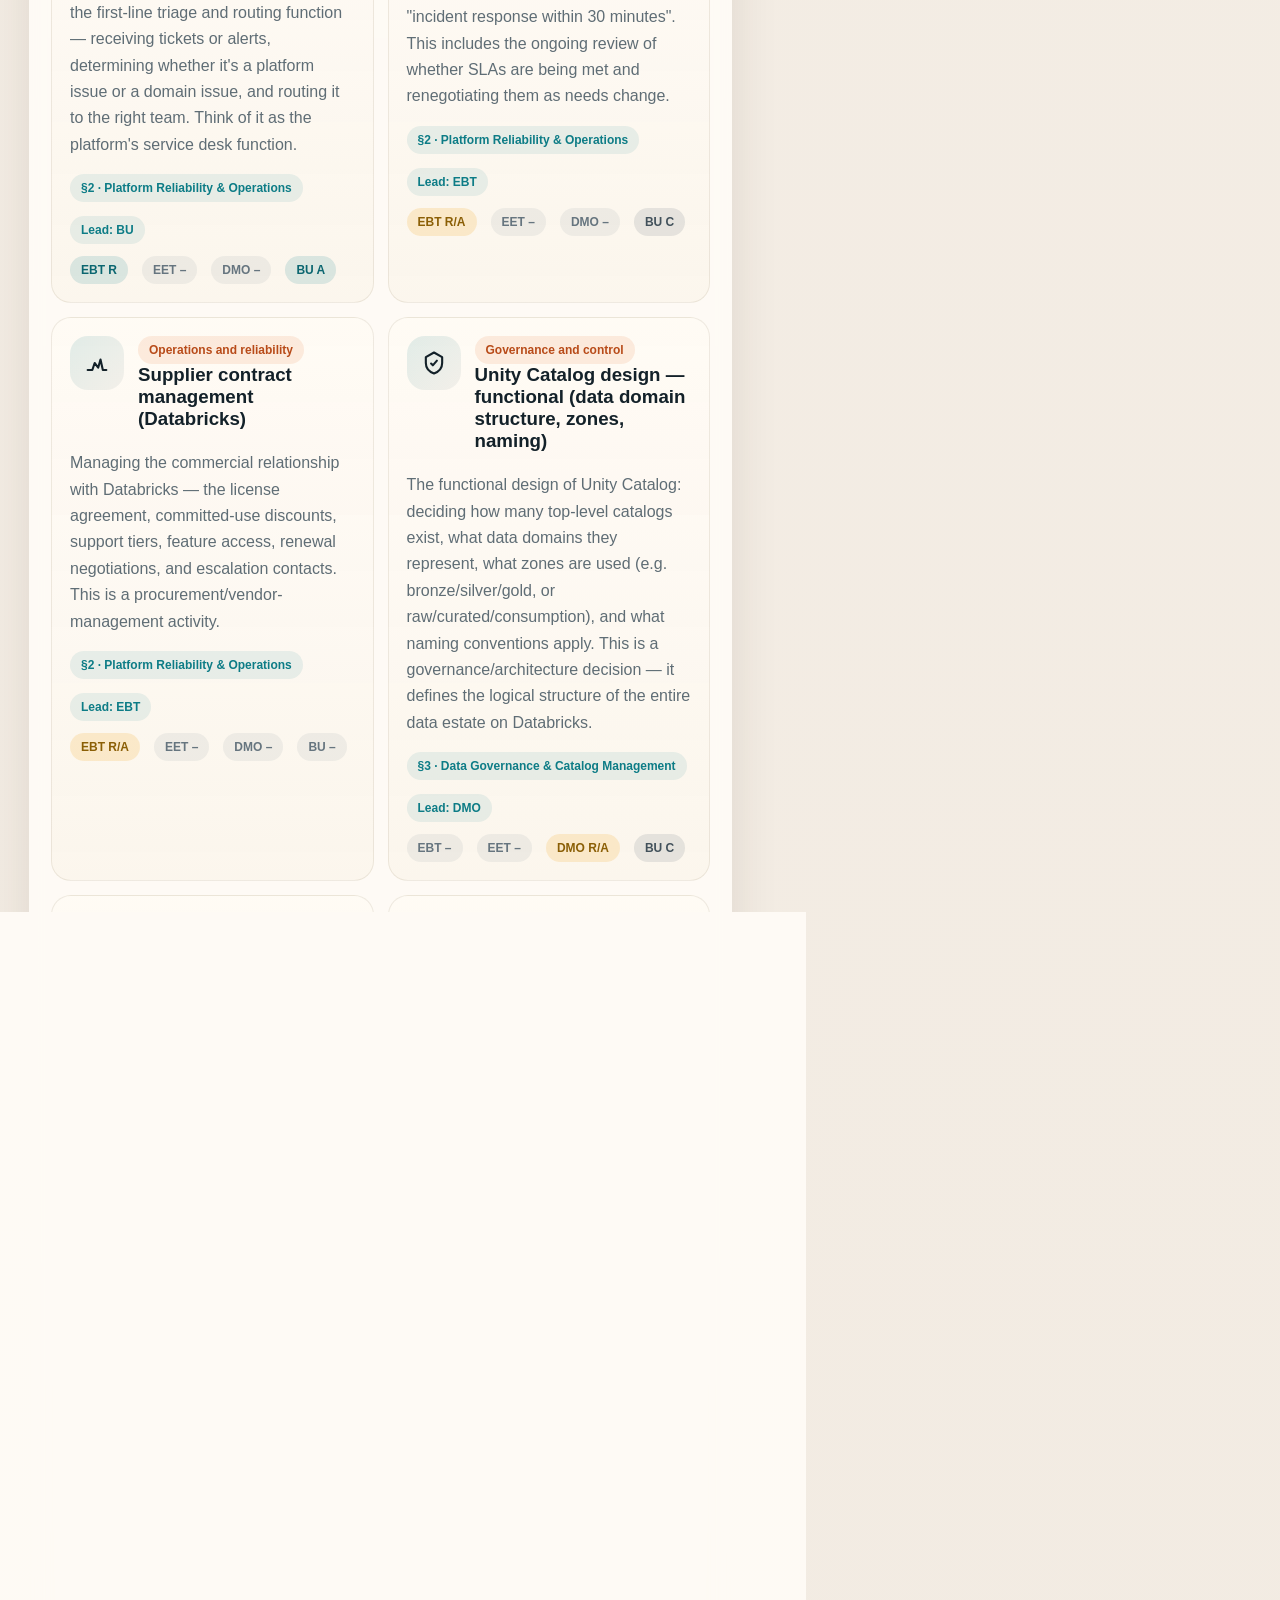
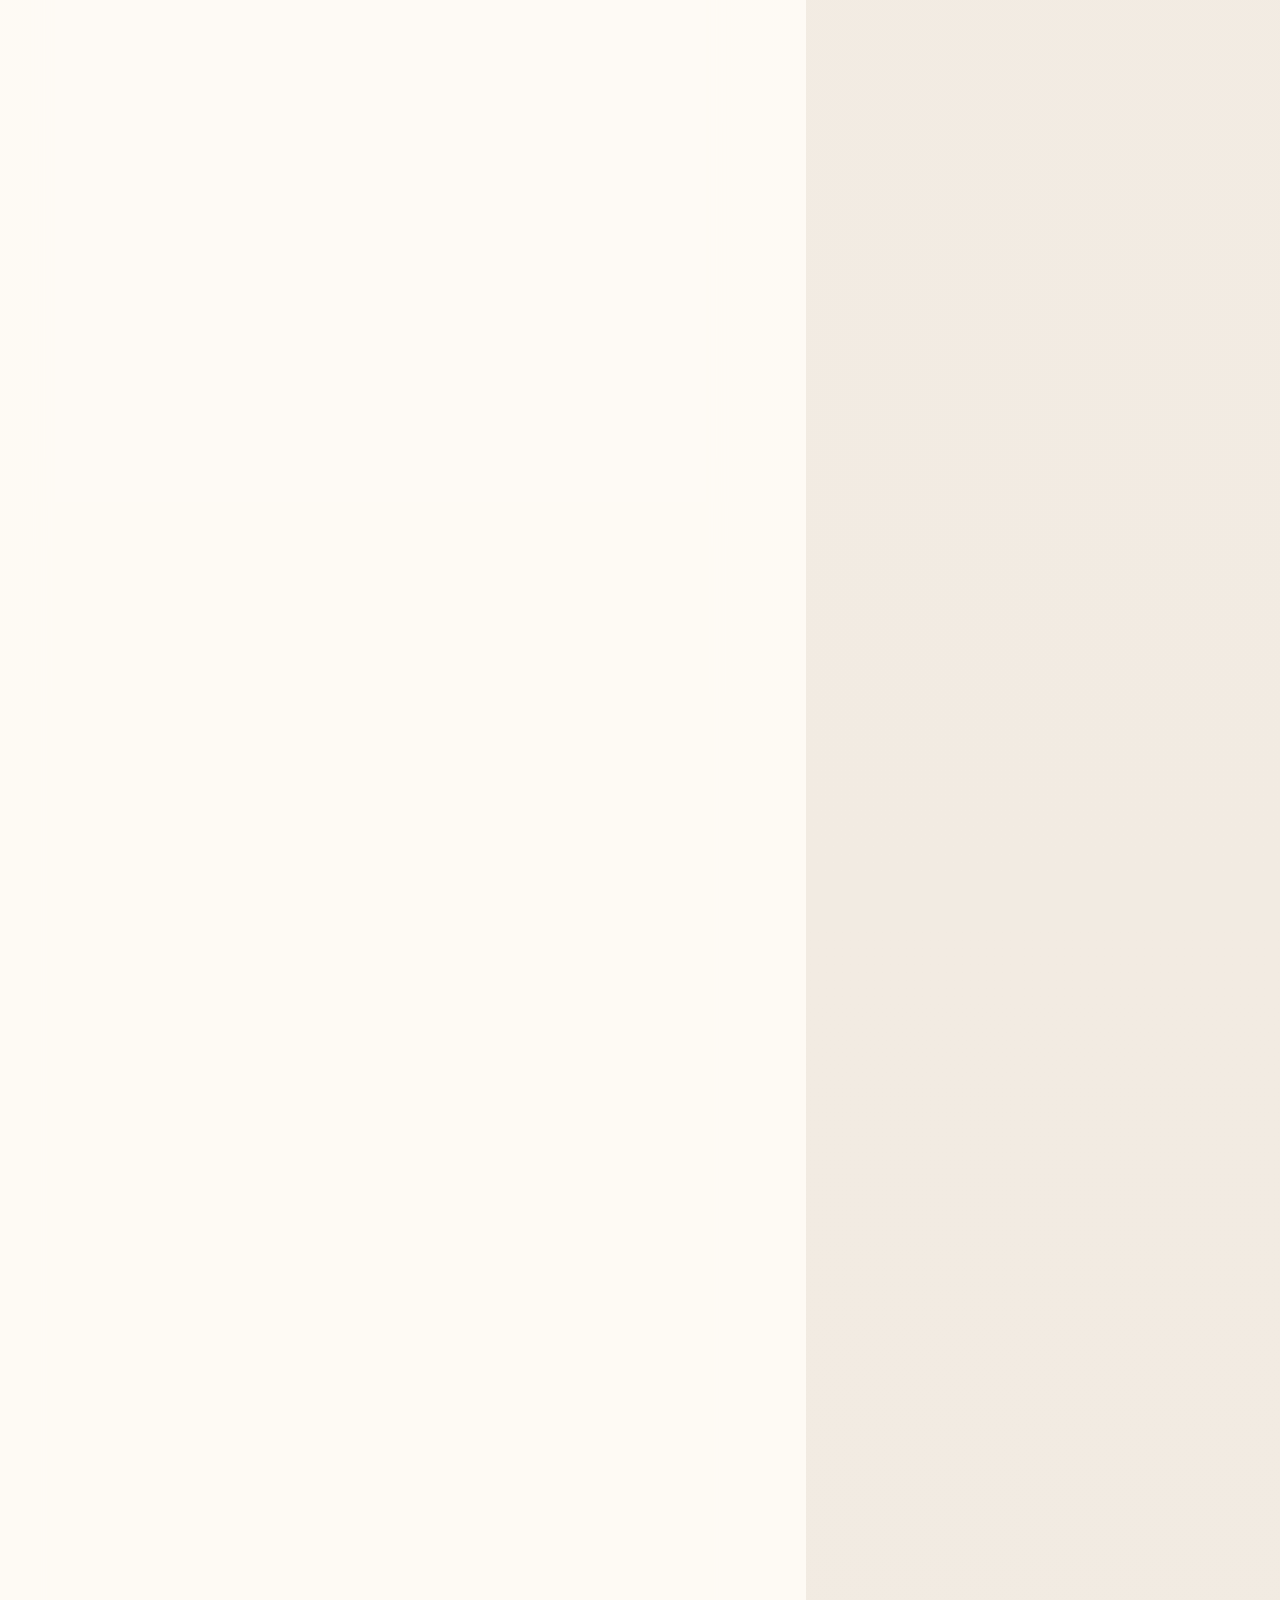
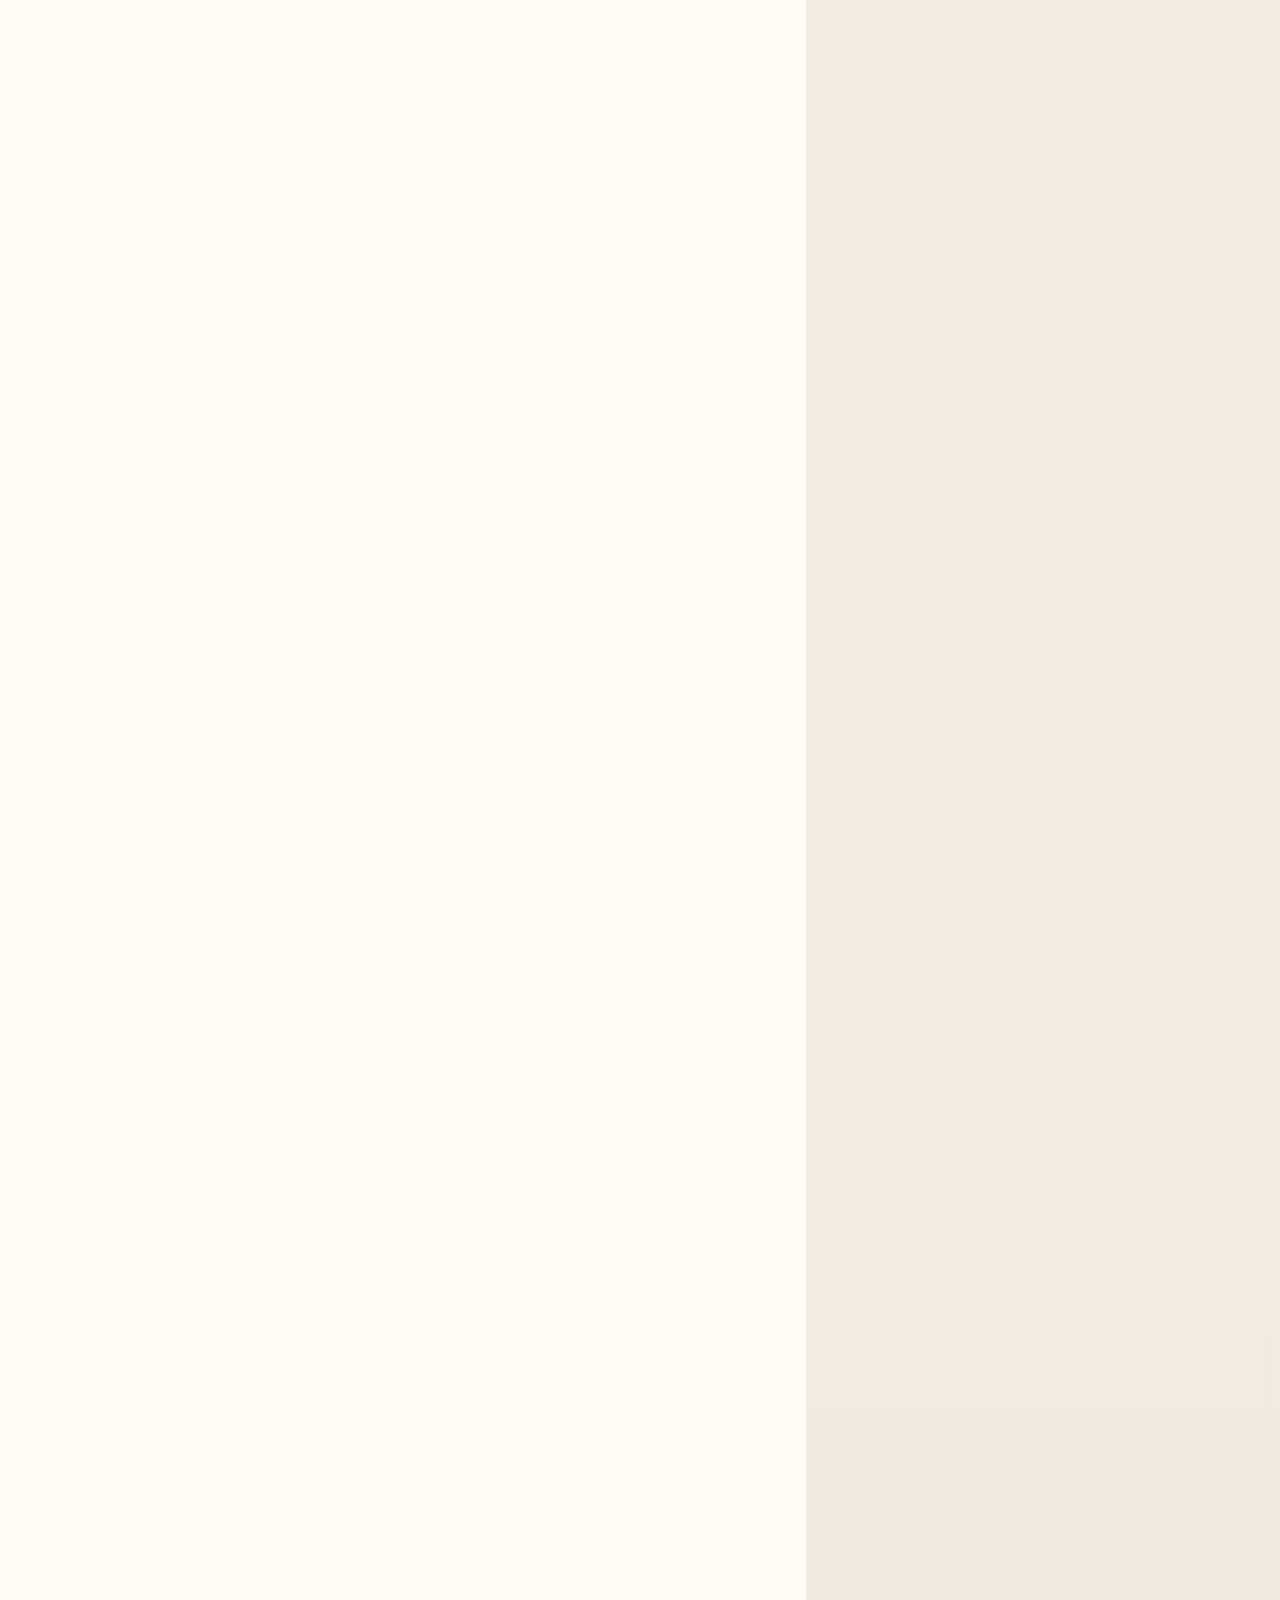
==== commit 812a7101: "Add Databricks activity explorer" ====
--- a/databricks_activities/workshop_tool/index.html
+++ b/databricks_activities/workshop_tool/index.html
@@ -3,119 +3,194 @@
 <head>
   <meta charset="UTF-8">
   <meta name="viewport" content="width=device-width, initial-scale=1.0">
-  <title>Databricks RACI Workshop Assistant</title>
+  <title>Databricks Activity Explorer</title>
   <link rel="stylesheet" href="styles.css">
 </head>
 <body>
   <div class="shell">
     <header class="hero">
-      <div>
-        <p class="eyebrow">Workshop Support Tool</p>
-        <h1>Databricks RACI Workshop Assistant</h1>
-        <p class="hero-copy">
-          Review each Databricks activity, read the glossary definition in plain language,
-          challenge the suggested RACI, and capture the workshop view in one place.
+      <div class="hero-copy">
+        <p class="eyebrow">Interactive Learning Tool</p>
+        <h1>Databricks Activity Explorer</h1>
+        <p class="hero-lead">
+          Turn the RACI glossary into a guided tour of the Databricks operating model. Help your audience understand
+          what each activity means, why it matters, and which organisation usually leads it.
         </p>
+        <div class="hero-actions">
+          <a class="button-link" href="#explorer">Explore Activities</a>
+          <a class="button-link secondary-link" href="#quiz">Try the Accountability Quiz</a>
+        </div>
       </div>
-      <div class="hero-card">
+
+      <aside class="hero-panel">
         <div class="hero-stat">
-          <span class="hero-stat-label">Activities</span>
+          <span>Activities</span>
           <strong id="activityCount">0</strong>
         </div>
         <div class="hero-stat">
-          <span class="hero-stat-label">Sections</span>
+          <span>Sections</span>
           <strong id="sectionCount">0</strong>
         </div>
         <div class="hero-stat">
-          <span class="hero-stat-label">Changed rows</span>
-          <strong id="changedCount">0</strong>
+          <span>Platform leads</span>
+          <strong id="ownerCount">0</strong>
+        </div>
+        <div class="hero-note">
+          <h2>Built From</h2>
+          <p id="sourceLabel">RACI Matrix v2.3 glossary and pre-filled workshop matrix.</p>
+        </div>
+      </aside>
+    </header>
+
+    <section class="intro-grid">
+      <article class="card story-card">
+        <div class="icon-badge icon-orange" aria-hidden="true" id="storyIcon"></div>
+        <div>
+          <p class="section-label">What This Tool Teaches</p>
+          <h2>Explain the operating model in plain language</h2>
+          <p>
+            The glossary describes hundreds of Databricks platform activities across governance, operations,
+            security, MLOps, and enablement. This tool turns that content into a visual learning experience.
+          </p>
+        </div>
+      </article>
+
+      <article class="card">
+        <p class="section-label">Audience Snapshot</p>
+        <h2>Who is in the conversation?</h2>
+        <div id="pillarCards" class="pillar-grid"></div>
+      </article>
+    </section>
+
+    <section class="card">
+      <div class="section-head">
+        <div>
+          <p class="section-label">Learning Paths</p>
+          <h2>Start with the theme your audience cares about</h2>
         </div>
       </div>
-    </header>
-
-    <section class="toolbar card">
-      <div class="toolbar-main">
-        <label class="field">
-          <span>Search activities</span>
-          <input id="searchInput" type="search" placeholder="Search by activity, section, or keyword">
-        </label>
-        <label class="field">
-          <span>Section</span>
-          <select id="sectionFilter">
-            <option value="all">All sections</option>
-          </select>
-        </label>
-      </div>
-      <div class="toolbar-actions">
-        <button id="exportBtn" type="button">Export CSV</button>
-        <button id="resetBtn" type="button" class="secondary">Reset Workshop Changes</button>
-      </div>
+      <div id="pathCards" class="path-grid"></div>
     </section>
 
-    <section class="pillars card">
-      <h2>Who the columns represent</h2>
-      <div id="pillarCards" class="pillar-grid"></div>
+    <section class="card">
+      <div class="section-head">
+        <div>
+          <p class="section-label">Section Tour</p>
+          <h2>Walk through the full Databricks lifecycle</h2>
+        </div>
+        <p class="section-copy">Each section groups activities that belong together so workshop participants can learn the platform story in sequence.</p>
+      </div>
+      <div id="sectionCards" class="section-grid"></div>
     </section>
 
-    <main class="workspace">
-      <section class="matrix card">
-        <div class="matrix-header">
+    <main id="explorer" class="workspace">
+      <section class="card explorer">
+        <div class="section-head">
           <div>
-            <h2>Interactive RACI Matrix</h2>
-            <p>Select a row to see the glossary explanation and why the suggested split may be reasonable.</p>
+            <p class="section-label">Activity Explorer</p>
+            <h2>Browse, filter, and compare activities</h2>
           </div>
-          <p id="matrixStatus" class="matrix-status">Ready for workshop review.</p>
+          <p id="resultsSummary" class="section-copy">Ready to explore the glossary.</p>
         </div>
-        <div class="table-wrap">
-          <table>
-            <thead>
-              <tr>
-                <th>Activity</th>
-                <th>EBT</th>
-                <th>EET</th>
-                <th>DMO</th>
-                <th>BU</th>
-              </tr>
-            </thead>
-            <tbody id="matrixBody"></tbody>
-          </table>
+
+        <div class="toolbar">
+          <label class="field">
+            <span>Search</span>
+            <input id="searchInput" type="search" placeholder="Search by activity, concept, or keyword">
+          </label>
+          <label class="field">
+            <span>Section</span>
+            <select id="sectionFilter">
+              <option value="all">All sections</option>
+            </select>
+          </label>
+          <label class="field">
+            <span>Leading pillar</span>
+            <select id="pillarFilter">
+              <option value="all">Any lead</option>
+              <option value="EBT">EBT</option>
+              <option value="EET">EET</option>
+              <option value="DMO">DMO</option>
+              <option value="BU">BU</option>
+            </select>
+          </label>
+          <label class="field">
+            <span>Theme</span>
+            <select id="themeFilter">
+              <option value="all">All themes</option>
+            </select>
+          </label>
         </div>
+
+        <div id="activityList" class="activity-list"></div>
       </section>
 
-      <aside class="detail card">
+      <aside class="card detail">
         <div id="detailEmpty" class="detail-empty">
-          Select an activity row to inspect the glossary explanation and suggested rationale.
+          Select an activity card to see a plain-language explanation, leadership cues, and discussion prompts.
         </div>
+
         <div id="detailPanel" hidden>
           <div class="detail-top">
             <span id="detailSection" class="section-badge"></span>
-            <span id="detailChanged" class="changed-badge" hidden>Workshop override</span>
+            <span id="detailTheme" class="theme-badge"></span>
           </div>
-          <h2 id="detailTitle"></h2>
-          <p id="detailSummary" class="detail-summary"></p>
+
+          <div class="detail-title-row">
+            <div class="icon-badge" id="detailIcon" aria-hidden="true"></div>
+            <div>
+              <h2 id="detailTitle"></h2>
+              <p id="detailSummary" class="detail-summary"></p>
+            </div>
+          </div>
 
           <section class="detail-block">
-            <h3>Suggested RACI</h3>
+            <h3>Typical leadership split</h3>
             <div id="detailRaci" class="raci-chips"></div>
           </section>
 
           <section class="detail-block">
-            <h3>Why this split can make sense</h3>
-            <ul id="detailRationale" class="detail-list"></ul>
+            <h3>Why this matters</h3>
+            <ul id="detailSignals" class="detail-list"></ul>
           </section>
 
           <section class="detail-block">
-            <h3>Glossary definition</h3>
+            <h3>Plain-language definition</h3>
             <div id="detailDefinition" class="definition"></div>
           </section>
 
           <section class="detail-block">
-            <h3>Discussion prompts</h3>
+            <h3>Workshop talking points</h3>
             <ul id="detailPrompts" class="detail-list"></ul>
           </section>
         </div>
       </aside>
     </main>
+
+    <section id="quiz" class="card quiz-shell">
+      <div class="section-head">
+        <div>
+          <p class="section-label">Interactive Quiz</p>
+          <h2>Who would you expect to lead this activity?</h2>
+        </div>
+        <button id="nextQuizBtn" type="button" class="ghost-button">New activity</button>
+      </div>
+
+      <div class="quiz-layout">
+        <div class="quiz-card">
+          <p class="quiz-label">Activity</p>
+          <h3 id="quizTitle"></h3>
+          <p id="quizSummary"></p>
+          <div id="quizMeta" class="quiz-meta"></div>
+        </div>
+
+        <div class="quiz-card">
+          <p class="quiz-label">Pick the most likely accountable lead</p>
+          <div id="quizOptions" class="quiz-options"></div>
+          <div id="quizFeedback" class="quiz-feedback">Choose a pillar to reveal the suggested answer and explanation.</div>
+        </div>
+      </div>
+    </section>
   </div>
 
   <script src="workshop-data.js"></script>
--- a/databricks_activities/workshop_tool/styles.css
+++ b/databricks_activities/workshop_tool/styles.css
@@ -1,430 +1,597 @@
+:root {
+  --bg: #f4efe8;
+  --bg-deep: #f8f4ee;
+  --card: rgba(255, 252, 247, 0.9);
+  --card-strong: #fffaf4;
+  --border: rgba(103, 76, 45, 0.14);
+  --text: #1f2a33;
+  --muted: #5f6d75;
+  --heading: #132129;
+  --accent: #e56a2f;
+  --accent-deep: #b84b19;
+  --teal: #0d7c86;
+  --gold: #f3b646;
+  --shadow: 0 24px 48px rgba(53, 37, 21, 0.1);
+}
+
+* {
+  box-sizing: border-box;
+}
+
+html {
+  scroll-behavior: smooth;
+}
+
 body {
   margin: 0;
-  font-family: "Segoe UI", Arial, sans-serif;
-  color: #122033;
+  color: var(--text);
+  font-family: "Trebuchet MS", "Segoe UI", Arial, sans-serif;
   background:
-    radial-gradient(circle at top left, rgba(37, 99, 235, 0.12), transparent 28%),
-    linear-gradient(180deg, #f4f7fb 0%, #eef3f9 100%);
+    radial-gradient(circle at top left, rgba(229, 106, 47, 0.18), transparent 25%),
+    radial-gradient(circle at top right, rgba(13, 124, 134, 0.16), transparent 24%),
+    linear-gradient(180deg, #f8f2eb 0%, #f2ebe2 48%, #efe8df 100%);
 }
 
 .shell {
-  max-width: 1500px;
+  max-width: 1480px;
   margin: 0 auto;
   padding: 28px;
 }
 
+.hero,
+.intro-grid,
+.workspace,
+.quiz-layout {
+  display: grid;
+  gap: 20px;
+}
+
 .hero {
+  grid-template-columns: 1.45fr 0.95fr;
+  margin-bottom: 22px;
+}
+
+.hero-copy,
+.hero-panel,
+.card {
+  border: 1px solid var(--border);
+  border-radius: 28px;
+  background: var(--card);
+  box-shadow: var(--shadow);
+  backdrop-filter: blur(10px);
+}
+
+.hero-copy {
+  padding: 34px;
+}
+
+.eyebrow,
+.section-label,
+.quiz-label {
+  margin: 0 0 10px;
+  text-transform: uppercase;
+  letter-spacing: 0.16em;
+  font-size: 12px;
+  font-weight: 800;
+  color: var(--accent-deep);
+}
+
+h1,
+h2,
+h3,
+p {
+  margin-top: 0;
+}
+
+.hero h1 {
+  margin-bottom: 14px;
+  color: var(--heading);
+  font-size: 54px;
+  line-height: 0.96;
+  max-width: 10ch;
+}
+
+.hero-lead,
+.section-copy,
+.pillar-card p,
+.path-card p,
+.section-card p,
+.activity-card p,
+.detail-summary,
+.definition p,
+.detail-list li,
+.detail-empty,
+.quiz-card p,
+.hero-note p {
+  color: var(--muted);
+  line-height: 1.65;
+}
+
+.hero-actions {
+  display: flex;
+  flex-wrap: wrap;
+  gap: 12px;
+  margin-top: 24px;
+}
+
+.button-link,
+button {
+  display: inline-flex;
+  align-items: center;
+  justify-content: center;
+  min-height: 46px;
+  padding: 12px 18px;
+  border: 0;
+  border-radius: 999px;
+  font: inherit;
+  font-weight: 800;
+  text-decoration: none;
+  cursor: pointer;
+  transition: transform 160ms ease, background 160ms ease, color 160ms ease;
+}
+
+.button-link,
+button {
+  background: linear-gradient(135deg, var(--accent), #f08a48);
+  color: white;
+}
+
+.button-link:hover,
+button:hover {
+  transform: translateY(-1px);
+}
+
+.secondary-link,
+.ghost-button {
+  background: rgba(19, 33, 41, 0.08);
+  color: var(--heading);
+}
+
+.hero-panel,
+.card {
+  padding: 22px;
+}
+
+.hero-panel {
   display: grid;
-  grid-template-columns: 1.8fr 1fr;
-  gap: 20px;
-  align-items: stretch;
-  margin-bottom: 20px;
-}
-
-.eyebrow {
-  margin: 0 0 8px;
-  text-transform: uppercase;
-  letter-spacing: 0.12em;
-  font-size: 12px;
-  font-weight: 700;
-  color: #2463eb;
-}
-
-.hero h1 {
-  margin: 0;
-  font-size: 38px;
-  line-height: 1.05;
-}
-
-.hero-copy {
-  max-width: 780px;
-  margin: 14px 0 0;
-  font-size: 17px;
-  line-height: 1.6;
-  color: #42556f;
-}
-
-.hero-card,
-.card {
-  border: 1px solid rgba(24, 41, 68, 0.1);
+  grid-template-columns: repeat(2, 1fr);
+  gap: 14px;
+}
+
+.hero-stat,
+.hero-note,
+.quiz-card,
+.path-card,
+.section-card,
+.activity-card,
+.pillar-card {
   border-radius: 20px;
-  background: rgba(255, 255, 255, 0.92);
-  box-shadow: 0 14px 34px rgba(15, 23, 42, 0.08);
-  backdrop-filter: blur(10px);
-}
-
-.hero-card {
-  display: grid;
-  grid-template-columns: repeat(3, 1fr);
-  gap: 12px;
+  border: 1px solid rgba(103, 76, 45, 0.1);
+  background: linear-gradient(180deg, rgba(255, 251, 245, 0.94), rgba(251, 245, 236, 0.9));
+}
+
+.hero-stat {
   padding: 18px;
 }
 
-.hero-stat {
-  padding: 16px;
-  border-radius: 16px;
-  background: linear-gradient(180deg, #f8fbff, #edf4ff);
-}
-
-.hero-stat-label {
+.hero-stat span {
   display: block;
   margin-bottom: 8px;
   font-size: 12px;
-  font-weight: 700;
+  font-weight: 800;
   text-transform: uppercase;
-  letter-spacing: 0.06em;
-  color: #5a6b82;
+  letter-spacing: 0.08em;
+  color: var(--muted);
 }
 
 .hero-stat strong {
-  font-size: 28px;
-}
-
-.card {
+  font-size: 34px;
+  color: var(--heading);
+}
+
+.hero-note {
+  grid-column: 1 / -1;
   padding: 18px;
+}
+
+.hero-note h2 {
+  margin-bottom: 8px;
+  font-size: 20px;
+}
+
+.intro-grid {
+  grid-template-columns: 1.05fr 1.3fr;
   margin-bottom: 18px;
 }
 
+.story-card {
+  display: flex;
+  gap: 18px;
+  align-items: flex-start;
+}
+
+.icon-badge {
+  flex: 0 0 auto;
+  display: inline-flex;
+  align-items: center;
+  justify-content: center;
+  width: 54px;
+  height: 54px;
+  border-radius: 18px;
+  color: var(--heading);
+  background: linear-gradient(135deg, rgba(13, 124, 134, 0.14), rgba(229, 106, 47, 0.12));
+}
+
+.icon-badge svg {
+  width: 28px;
+  height: 28px;
+}
+
+.icon-orange {
+  background: linear-gradient(135deg, rgba(229, 106, 47, 0.16), rgba(243, 182, 70, 0.18));
+}
+
+.icon-soft {
+  background: linear-gradient(135deg, rgba(13, 124, 134, 0.12), rgba(19, 33, 41, 0.05));
+}
+
+.pillar-grid,
+.path-grid,
+.section-grid,
+.activity-list,
 .toolbar,
-.toolbar-main,
-.toolbar-actions,
-.workspace,
+.detail-top,
+.raci-chips,
+.quiz-options,
+.quiz-meta,
+.section-tags,
+.activity-meta-row,
+.raci-inline,
+.pillar-top,
+.detail-title-row {
+  display: flex;
+  gap: 14px;
+}
+
 .pillar-grid,
-.detail-top,
-.raci-chips {
-  display: flex;
-  gap: 14px;
+.path-grid,
+.section-grid,
+.activity-list,
+.raci-chips,
+.quiz-options,
+.section-tags,
+.activity-meta-row,
+.raci-inline {
+  flex-wrap: wrap;
+}
+
+.pillar-grid,
+.path-grid,
+.section-grid {
+  margin-top: 18px;
+}
+
+.pillar-card,
+.path-card,
+.section-card,
+.activity-card {
+  padding: 18px;
+}
+
+.pillar-card {
+  flex: 1 1 220px;
+}
+
+.mini-pill,
+.theme-chip,
+.section-badge,
+.theme-badge,
+.mini-tag,
+.raci-chip,
+.raci-mini {
+  display: inline-flex;
+  align-items: center;
+  justify-content: center;
+  border-radius: 999px;
+  font-size: 12px;
+  font-weight: 800;
+}
+
+.mini-pill {
+  min-width: 42px;
+  padding: 7px 10px;
+  color: white;
+  background: linear-gradient(135deg, var(--teal), #16a1a8);
+}
+
+.pillar-top {
+  align-items: center;
+  margin-bottom: 10px;
+}
+
+.path-card {
+  flex: 1 1 260px;
+  display: flex;
+  gap: 16px;
+  cursor: pointer;
+}
+
+.section-head {
+  display: flex;
+  justify-content: space-between;
+  gap: 16px;
+  align-items: start;
+}
+
+.section-head h2 {
+  margin-bottom: 0;
+}
+
+.section-grid .section-card {
+  flex: 1 1 270px;
+  cursor: pointer;
+}
+
+.section-number {
+  display: inline-flex;
+  width: 42px;
+  height: 42px;
+  align-items: center;
+  justify-content: center;
+  border-radius: 14px;
+  font-weight: 800;
+  color: var(--accent-deep);
+  background: rgba(229, 106, 47, 0.12);
+}
+
+.mini-tag,
+.theme-chip,
+.section-badge,
+.theme-badge,
+.raci-mini {
+  padding: 7px 11px;
+}
+
+.mini-tag,
+.section-badge {
+  background: rgba(13, 124, 134, 0.09);
+  color: var(--teal);
+}
+
+.theme-chip,
+.theme-badge {
+  background: rgba(229, 106, 47, 0.12);
+  color: var(--accent-deep);
+}
+
+.workspace {
+  grid-template-columns: 1.3fr 0.92fr;
+  align-items: start;
+}
+
+.detail {
+  position: sticky;
+  top: 18px;
 }
 
 .toolbar {
-  justify-content: space-between;
+  margin: 18px 0 22px;
   align-items: end;
-}
-
-.toolbar-main {
-  flex: 1;
-}
-
-.toolbar-actions {
-  align-items: center;
+  flex-wrap: wrap;
 }
 
 .field {
-  flex: 1;
+  flex: 1 1 220px;
   display: flex;
   flex-direction: column;
   gap: 8px;
 }
 
-.field span,
-.pillars h2,
-.matrix-header h2,
-.detail h2,
-.detail-block h3 {
-  margin: 0;
-}
-
 .field span {
   font-size: 13px;
-  font-weight: 700;
-  color: #506176;
-}
-
-input,
-select,
-button {
-  font: inherit;
+  font-weight: 800;
+  color: var(--muted);
 }
 
 input,
 select {
-  min-height: 46px;
-  padding: 10px 14px;
-  border: 1px solid #ced8e4;
-  border-radius: 12px;
-  background: #fff;
-  color: #122033;
-}
-
-button {
-  min-height: 46px;
-  padding: 10px 16px;
-  border: 0;
-  border-radius: 12px;
-  background: #1458e6;
-  color: white;
-  font-weight: 700;
+  min-height: 48px;
+  padding: 12px 14px;
+  border-radius: 14px;
+  border: 1px solid rgba(103, 76, 45, 0.18);
+  background: rgba(255, 255, 255, 0.94);
+  color: var(--heading);
+  font: inherit;
+}
+
+.activity-list {
+  display: grid;
+  grid-template-columns: repeat(auto-fit, minmax(280px, 1fr));
+}
+
+.activity-card {
   cursor: pointer;
-}
-
-button:hover {
-  background: #0d48c3;
-}
-
-button.secondary {
-  background: #e7edf6;
-  color: #17304c;
-}
-
-button.secondary:hover {
-  background: #dbe4f1;
-}
-
-.pillars h2 {
-  margin-bottom: 14px;
-}
-
-.pillar-grid {
-  flex-wrap: wrap;
-}
-
-.pillar-card {
+  transition: transform 160ms ease, border-color 160ms ease, box-shadow 160ms ease;
+}
+
+.activity-card:hover,
+.path-card:hover,
+.section-card:hover {
+  transform: translateY(-2px);
+  border-color: rgba(229, 106, 47, 0.28);
+}
+
+.activity-card.selected {
+  border-color: rgba(229, 106, 47, 0.45);
+  box-shadow: inset 0 0 0 1px rgba(229, 106, 47, 0.2);
+}
+
+.activity-card-top {
+  display: flex;
+  gap: 14px;
+  align-items: start;
+  margin-bottom: 12px;
+}
+
+.activity-card h3,
+.detail h2,
+.quiz-card h3 {
+  margin-bottom: 8px;
+  color: var(--heading);
+}
+
+.activity-meta-row,
+.raci-inline {
+  margin-top: 12px;
+}
+
+.raci-mini,
+.raci-chip {
+  gap: 8px;
+}
+
+.raci-mini {
+  background: rgba(19, 33, 41, 0.06);
+  color: var(--heading);
+}
+
+.raci-chip {
+  padding: 8px 12px;
+}
+
+.role-ra {
+  background: rgba(243, 182, 70, 0.22);
+  color: #8b5f06;
+}
+
+.role-r,
+.role-a {
+  background: rgba(13, 124, 134, 0.14);
+  color: #0b6670;
+}
+
+.role-c {
+  background: rgba(73, 89, 101, 0.13);
+  color: #42515b;
+}
+
+.role-i,
+.role-none {
+  background: rgba(117, 133, 143, 0.11);
+  color: #66757f;
+}
+
+.detail-empty {
+  padding: 30px 10px;
+}
+
+.detail-title-row {
+  align-items: flex-start;
+  margin-top: 16px;
+}
+
+.detail-block {
+  margin-top: 24px;
+}
+
+.definition p {
+  margin-bottom: 12px;
+}
+
+.detail-list {
+  margin: 12px 0 0;
+  padding-left: 18px;
+}
+
+.empty-state {
+  padding: 20px;
+  border-radius: 18px;
+  background: rgba(255, 255, 255, 0.7);
+  color: var(--muted);
+}
+
+.quiz-shell {
+  margin-top: 18px;
+}
+
+.quiz-layout {
+  grid-template-columns: 0.95fr 1.05fr;
+  margin-top: 18px;
+}
+
+.quiz-card {
+  padding: 20px;
+}
+
+.quiz-options {
+  margin-top: 16px;
+}
+
+.quiz-option {
   flex: 1 1 220px;
+  justify-content: flex-start;
+  padding-inline: 16px;
+  background: rgba(19, 33, 41, 0.06);
+  color: var(--heading);
+}
+
+.quiz-option.correct {
+  background: rgba(13, 124, 134, 0.16);
+  color: #075c64;
+}
+
+.quiz-option.incorrect {
+  background: rgba(229, 106, 47, 0.16);
+  color: #963f17;
+}
+
+.quiz-feedback {
+  margin-top: 18px;
   padding: 16px;
   border-radius: 16px;
-  background: linear-gradient(180deg, #f8fbff, #f0f5ff);
-  border: 1px solid #d9e5fb;
-}
-
-.pillar-card h3 {
-  margin: 0 0 6px;
-}
-
-.pillar-card p {
-  margin: 0;
-  color: #4b5f78;
-  line-height: 1.5;
-}
-
-.workspace {
-  align-items: flex-start;
-}
-
-.matrix {
-  flex: 1.35;
-  min-width: 0;
-}
-
-.detail {
-  flex: 0.95;
-  min-width: 320px;
-  position: sticky;
-  top: 18px;
-}
-
-.matrix-header {
-  display: flex;
-  justify-content: space-between;
-  align-items: start;
-  gap: 16px;
-  margin-bottom: 16px;
-}
-
-.matrix-header p,
-.detail-summary,
-.definition p,
-.detail-list li,
-.matrix-status,
-.detail-empty {
-  color: #4b5f78;
-  line-height: 1.55;
-}
-
-.matrix-status {
-  max-width: 280px;
-  text-align: right;
-  font-size: 14px;
-}
-
-.table-wrap {
-  overflow: auto;
-  border-radius: 16px;
-  border: 1px solid #e0e8f2;
-}
-
-table {
-  width: 100%;
-  border-collapse: collapse;
-  background: white;
-}
-
-thead th {
-  position: sticky;
-  top: 0;
-  z-index: 1;
-  background: #eff4fb;
-  text-align: left;
-  font-size: 13px;
-  text-transform: uppercase;
-  letter-spacing: 0.06em;
-  color: #516379;
-}
-
-th,
-td {
-  padding: 12px 14px;
-  border-bottom: 1px solid #edf2f7;
-  vertical-align: top;
-}
-
-tbody tr {
-  cursor: pointer;
-}
-
-tbody tr:hover {
-  background: #f8fbff;
-}
-
-tbody tr.selected {
-  background: #ecf4ff;
-}
-
-tbody tr.changed {
-  box-shadow: inset 4px 0 0 #f59e0b;
-}
-
-.activity-cell {
-  min-width: 420px;
-}
-
-.activity-title {
-  font-weight: 700;
-  color: #11253c;
-}
-
-.activity-meta {
-  display: block;
-  margin-top: 4px;
-  font-size: 12px;
-  color: #6a7b92;
-}
-
-.raci-select {
-  width: 76px;
-  min-height: 38px;
-  padding: 8px 10px;
-  border-radius: 10px;
-}
-
-.section-badge,
-.changed-badge,
-.raci-chip {
-  display: inline-flex;
-  align-items: center;
-  border-radius: 999px;
-  font-size: 12px;
-  font-weight: 700;
-}
-
-.section-badge {
-  padding: 6px 10px;
-  background: #e9f1ff;
-  color: #1f4fbf;
-}
-
-.changed-badge {
-  padding: 6px 10px;
-  background: #fff4dc;
-  color: #8a5a00;
-}
-
-.detail-summary {
-  margin: 10px 0 0;
-}
-
-.detail-block {
-  margin-top: 18px;
-}
-
-.raci-chips {
-  flex-wrap: wrap;
-  margin-top: 10px;
-}
-
-.raci-chip {
-  gap: 8px;
-  padding: 8px 12px;
-  background: #eef4fb;
-  color: #17304c;
-}
-
-.raci-chip strong {
-  font-size: 14px;
-}
-
-.raci-chip.role-ra {
-  background: #fff0cf;
-  color: #855400;
-}
-
-.raci-chip.role-r,
-.raci-chip.role-a {
-  background: #e6f0ff;
-  color: #1f4fbf;
-}
-
-.raci-chip.role-c {
-  background: #edf2f8;
-  color: #526377;
-}
-
-.raci-chip.role-i,
-.raci-chip.role-none {
-  background: #f4f6f8;
-  color: #6d7b8b;
-}
-
-.definition p {
-  margin: 0 0 12px;
-}
-
-.detail-list {
-  margin: 10px 0 0;
-  padding-left: 18px;
-}
-
-@media (max-width: 1120px) {
+  background: rgba(255, 255, 255, 0.74);
+  color: var(--muted);
+  line-height: 1.6;
+}
+
+@media (max-width: 1180px) {
   .hero,
+  .intro-grid,
   .workspace,
-  .toolbar {
-    display: block;
-  }
-
-  .hero-card,
-  .toolbar-actions {
-    margin-top: 16px;
+  .quiz-layout {
+    grid-template-columns: 1fr;
   }
 
   .detail {
     position: static;
-    margin-top: 18px;
-  }
-}
-
-@media (max-width: 720px) {
+  }
+}
+
+@media (max-width: 760px) {
   .shell {
     padding: 16px;
   }
 
   .hero h1 {
-    font-size: 30px;
-  }
-
-  .hero-card {
+    font-size: 40px;
+  }
+
+  .hero-panel {
     grid-template-columns: 1fr;
   }
 
-  .toolbar-main,
-  .toolbar-actions {
+  .toolbar,
+  .section-head {
     display: block;
   }
 
-  .toolbar-actions button {
-    width: 100%;
-    margin-top: 10px;
-  }
-
-  .activity-cell {
-    min-width: 280px;
-  }
-}
+  .field + .field,
+  .section-head .section-copy,
+  .ghost-button {
+    margin-top: 12px;
+  }
+
+  .activity-list {
+    grid-template-columns: 1fr;
+  }
+}
